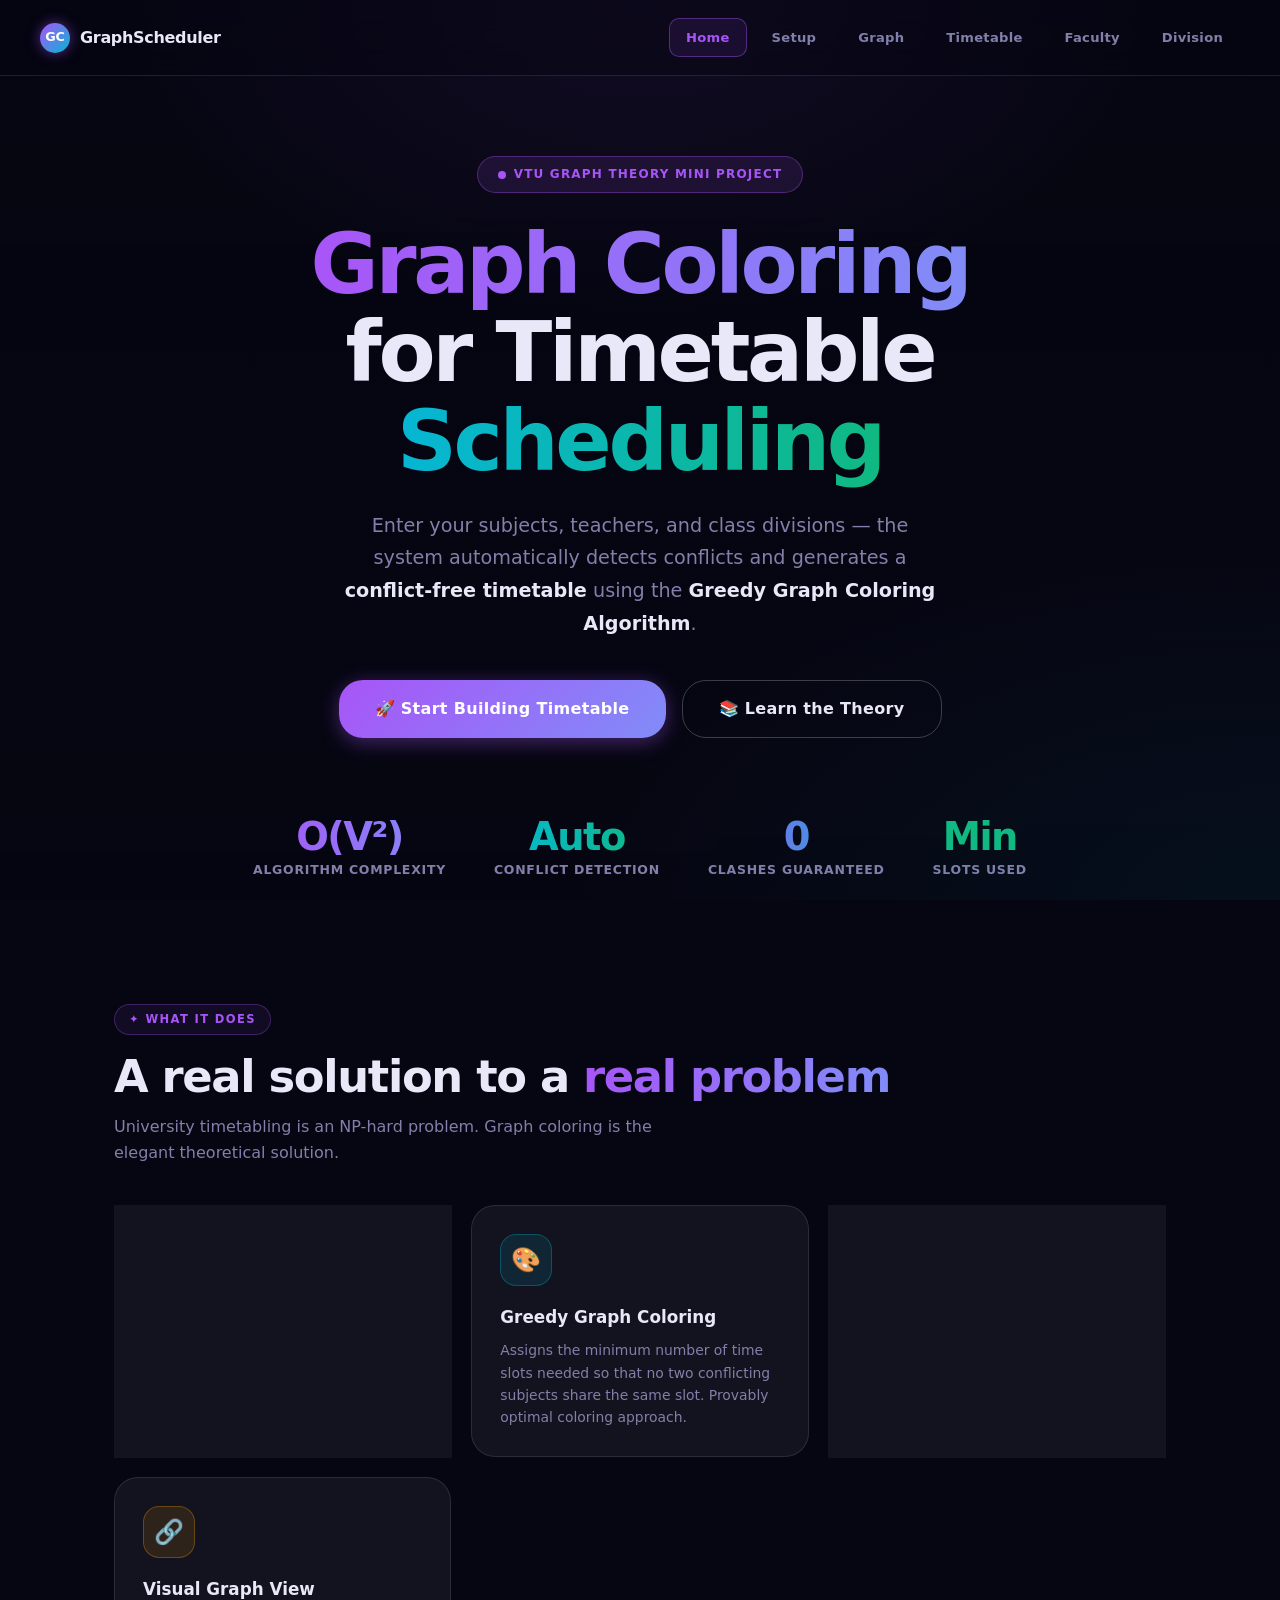
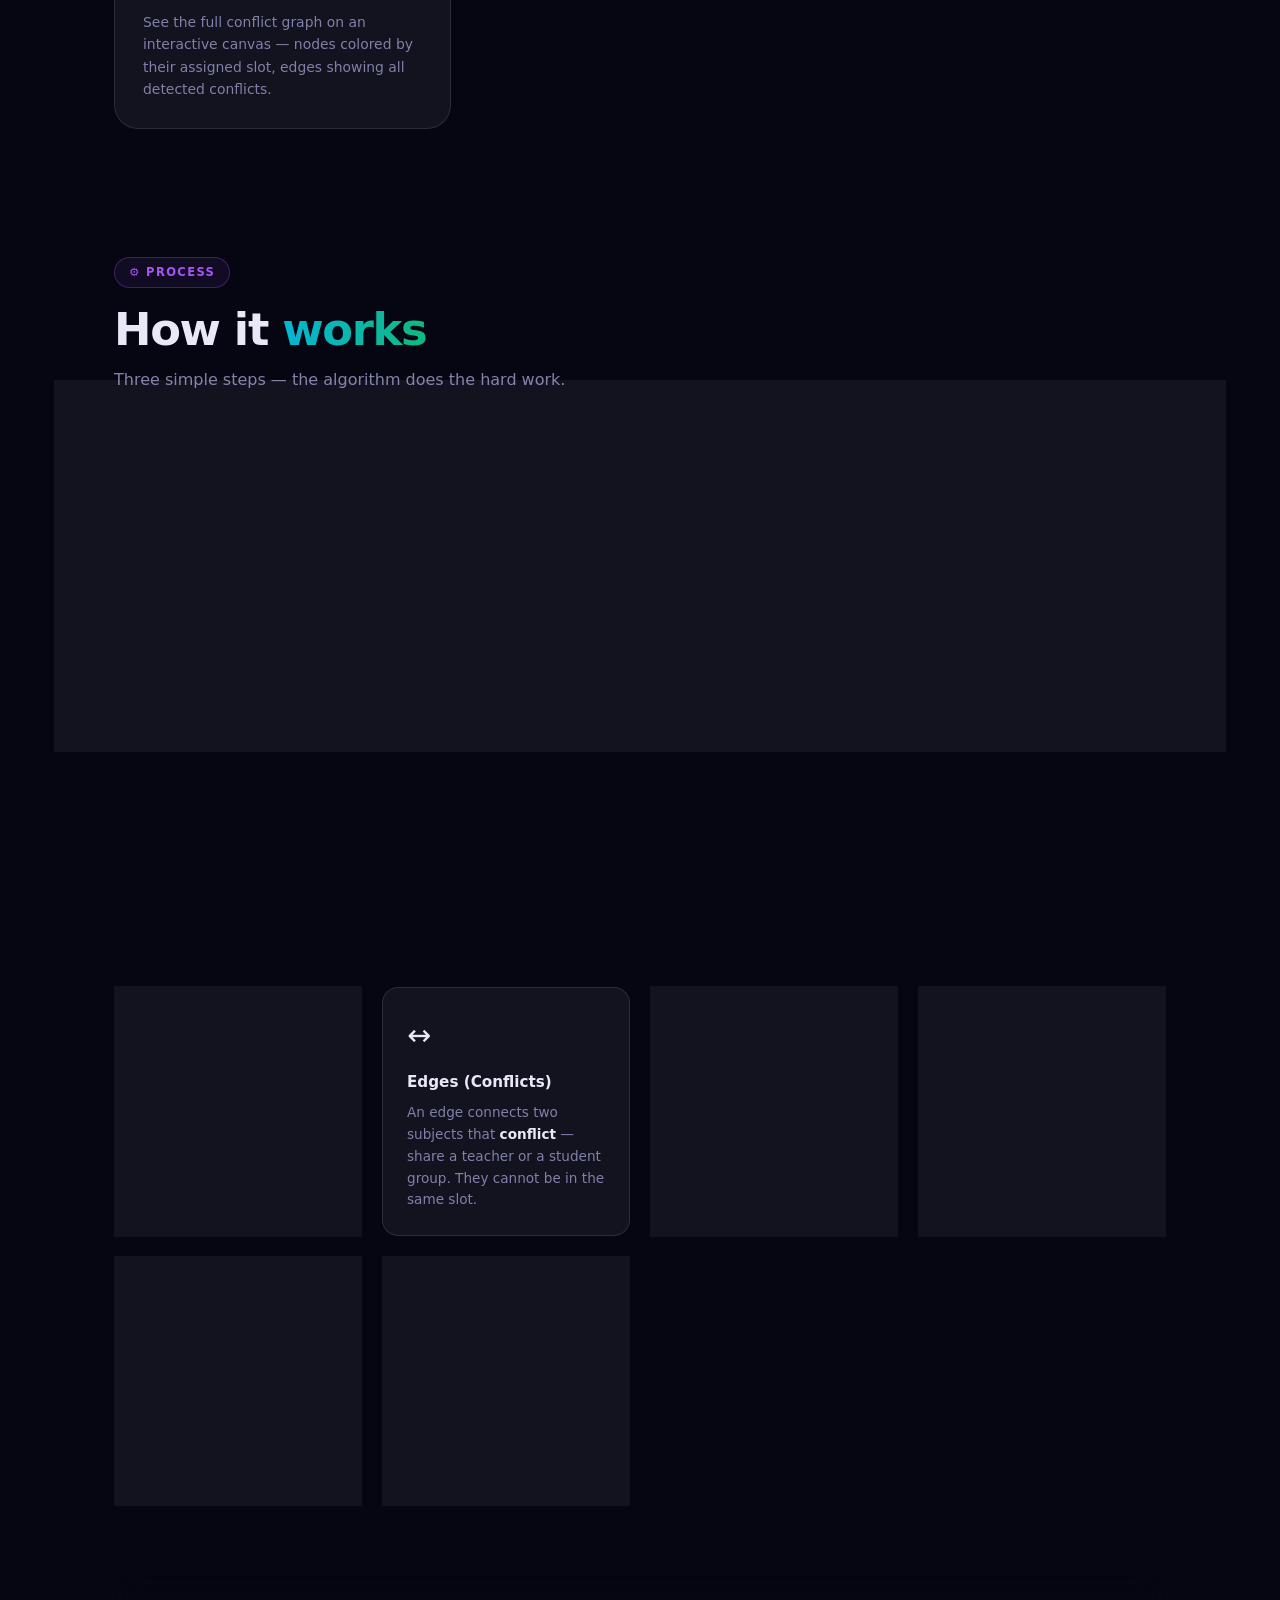
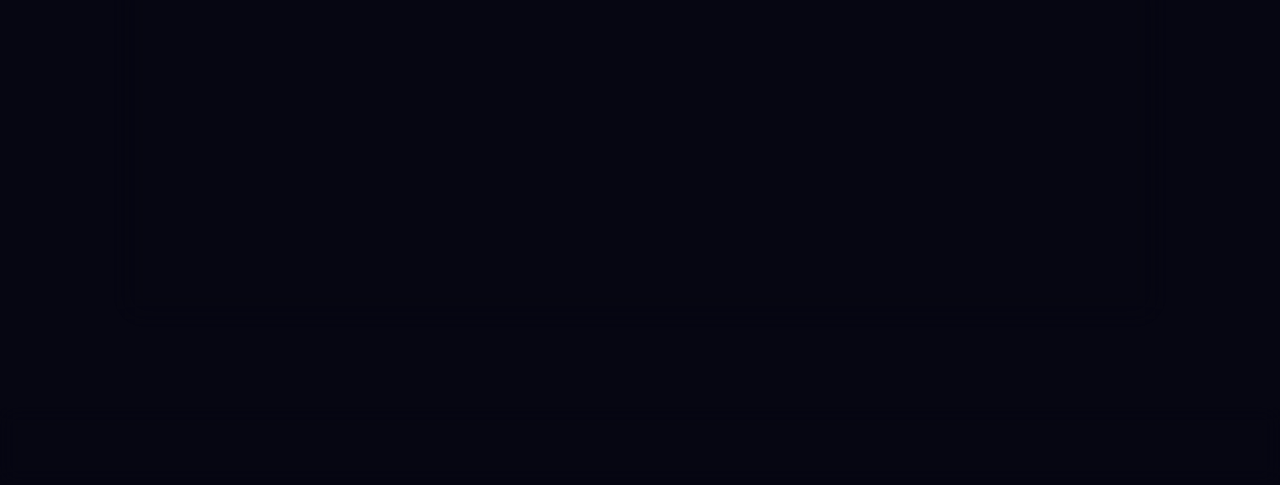
==== index.html @ 3bfb4548 "Initial commit" ====
<!DOCTYPE html>
<html lang="en">
<head>
<meta charset="UTF-8"/>
<meta name="viewport" content="width=device-width,initial-scale=1.0"/>
<title>Graph Coloring — Timetable Scheduling | VTU Mini Project</title>
<link rel="stylesheet" href="css/style.css"/>
<style>
/* ── PAGE-SPECIFIC ── */
.hero{
  min-height:90vh;
  display:flex;flex-direction:column;align-items:center;justify-content:center;
  text-align:center;padding:80px 24px 60px;
}
.hero-badge{
  display:inline-flex;align-items:center;gap:8px;
  background:rgba(168,85,247,0.12);border:1px solid rgba(168,85,247,0.35);
  color:var(--c-purple);border-radius:50px;padding:8px 20px;
  font-size:0.75rem;font-weight:700;letter-spacing:0.1em;text-transform:uppercase;
  margin-bottom:28px;animation:fadeUp 0.6s ease both;
}
.hero-badge .dot{width:8px;height:8px;border-radius:50%;background:var(--c-purple);animation:pulse 2s infinite;}
.hero-h1{
  font-size:clamp(2.6rem,7vw,5.2rem);font-weight:900;
  line-height:1.06;letter-spacing:-0.04em;
  margin-bottom:24px;animation:fadeUp 0.6s 0.1s ease both;
}
.hero-sub{
  font-size:clamp(1rem,2vw,1.2rem);color:var(--c-muted);
  max-width:600px;margin:0 auto 40px;
  animation:fadeUp 0.6s 0.2s ease both;line-height:1.7;
}
.hero-actions{
  display:flex;gap:16px;flex-wrap:wrap;justify-content:center;
  animation:fadeUp 0.6s 0.3s ease both;margin-bottom:80px;
}
.hero-stats{
  display:flex;gap:48px;flex-wrap:wrap;justify-content:center;
  animation:fadeUp 0.6s 0.4s ease both;
}
.stat{text-align:center;}
.stat-num{font-size:2.4rem;font-weight:900;letter-spacing:-0.04em;line-height:1;}
.stat-label{font-size:0.78rem;color:var(--c-muted);font-weight:600;letter-spacing:0.06em;text-transform:uppercase;margin-top:4px;}

/* ── FEATURES GRID ── */
.features-grid{
  display:grid;grid-template-columns:repeat(auto-fit,minmax(280px,1fr));gap:20px;
  margin-top:40px;
}
.feature-card{
  padding:28px;border-radius:var(--r-lg);
  background:var(--c-surface);border:1px solid var(--c-border);
  backdrop-filter:blur(16px);-webkit-backdrop-filter:blur(16px);
  transition:transform var(--t),border-color var(--t),box-shadow var(--t);
}
.feature-card:hover{
  transform:translateY(-6px);
  border-color:var(--c-border2);
  box-shadow:var(--shadow),var(--glow-p);
}
.feature-icon{
  width:52px;height:52px;border-radius:var(--r-md);
  display:flex;align-items:center;justify-content:center;
  font-size:1.5rem;margin-bottom:18px;
}
.fi-purple{background:rgba(168,85,247,0.15);border:1px solid rgba(168,85,247,0.3);}
.fi-cyan{background:rgba(6,182,212,0.12);border:1px solid rgba(6,182,212,0.3);}
.fi-green{background:rgba(16,185,129,0.12);border:1px solid rgba(16,185,129,0.3);}
.fi-amber{background:rgba(245,158,11,0.12);border:1px solid rgba(245,158,11,0.3);}
.feature-card h3{font-size:1.05rem;font-weight:700;margin-bottom:8px;}
.feature-card p{font-size:0.87rem;color:var(--c-muted);line-height:1.6;}

/* ── HOW IT WORKS ── */
.steps-flow{
  display:grid;grid-template-columns:repeat(auto-fit,minmax(220px,1fr));gap:0;
  position:relative;margin-top:40px;
}
.flow-step{
  display:flex;flex-direction:column;align-items:center;text-align:center;
  padding:32px 20px;position:relative;
}
.flow-step:not(:last-child)::after{
  content:'→';position:absolute;right:-12px;top:50%;transform:translateY(-50%);
  font-size:1.4rem;color:var(--c-muted);
}
.flow-num{
  width:56px;height:56px;border-radius:50%;
  display:flex;align-items:center;justify-content:center;
  font-size:1.3rem;font-weight:900;margin-bottom:16px;
  background:linear-gradient(135deg,var(--c-purple),var(--c-indigo));
  box-shadow:0 8px 24px rgba(168,85,247,0.4);
  color:#fff;
}
.flow-step h4{font-size:0.95rem;font-weight:700;margin-bottom:6px;}
.flow-step p{font-size:0.83rem;color:var(--c-muted);line-height:1.55;}

/* ── THEORY CARDS ── */
.theory-grid{display:grid;grid-template-columns:repeat(auto-fit,minmax(240px,1fr));gap:20px;margin-top:40px;}
.theory-card{
  padding:24px;border-radius:var(--r-md);
  background:var(--c-surface);border:1px solid var(--c-border);
  backdrop-filter:blur(12px);
  transition:transform var(--t),border-color var(--t);
}
.theory-card:hover{transform:translateY(-4px);border-color:rgba(6,182,212,0.4);}
.theory-card .tk{font-size:1.8rem;margin-bottom:12px;}
.theory-card h3{font-size:0.95rem;font-weight:700;margin-bottom:8px;}
.theory-card p{font-size:0.85rem;color:var(--c-muted);line-height:1.6;}

/* CTA BAND */
.cta-band{
  margin:0 0 80px;padding:56px 40px;border-radius:var(--r-xl);
  background:linear-gradient(135deg,rgba(168,85,247,0.12),rgba(6,182,212,0.08));
  border:1px solid rgba(168,85,247,0.2);
  text-align:center;
  backdrop-filter:blur(16px);
}
.cta-band h2{font-size:clamp(1.6rem,3.5vw,2.4rem);font-weight:800;letter-spacing:-0.03em;margin-bottom:12px;}
.cta-band p{color:var(--c-muted);font-size:1rem;margin-bottom:28px;}

@media(max-width:640px){
  .hero-stats{gap:24px;}
  .steps-flow{gap:0;}
  .flow-step::after{display:none;}
}
</style>
</head>
<body>
<canvas id="bg3d"></canvas>
<div class="bg-overlay"></div>

<div class="page-wrap">
  <!-- NAV -->
  <nav class="nav">
    <a href="index.html" class="nav-logo">
      <div class="nav-logo-dot">GC</div>
      <span>GraphScheduler</span>
    </a>
    <div class="nav-links">
      <a href="index.html" class="nav-link active">Home</a>
      <a href="setup.html" class="nav-link">Setup</a>
      <a href="graph.html" class="nav-link">Graph</a>
      <a href="timetable.html" class="nav-link">Timetable</a>
      <a href="faculty.html"   class="nav-link">Faculty</a>
      <a href="division.html" class="nav-link">Division</a>
    </div>
  </nav>

  <!-- HERO -->
  <section class="hero">
    <div class="hero-badge"><span class="dot"></span> VTU Graph Theory Mini Project</div>
    <h1 class="hero-h1">
      <span class="grad-purple">Graph Coloring</span><br/>
      for Timetable<br/>
      <span class="grad-cyan">Scheduling</span>
    </h1>
    <p class="hero-sub">
      Enter your subjects, teachers, and class divisions — the system automatically detects conflicts and generates a
      <strong style="color:var(--c-text)">conflict-free timetable</strong> using the
      <strong style="color:var(--c-text)">Greedy Graph Coloring Algorithm</strong>.
    </p>
    <div class="hero-actions">
      <a href="setup.html" class="btn btn-primary btn-lg">🚀 Start Building Timetable</a>
      <a href="#theory" class="btn btn-ghost btn-lg">📚 Learn the Theory</a>
    </div>
    <div class="hero-stats">
      <div class="stat">
        <div class="stat-num grad-purple">O(V²)</div>
        <div class="stat-label">Algorithm Complexity</div>
      </div>
      <div class="stat">
        <div class="stat-num grad-cyan">Auto</div>
        <div class="stat-label">Conflict Detection</div>
      </div>
      <div class="stat">
        <div class="stat-num grad-full">0</div>
        <div class="stat-label">Clashes Guaranteed</div>
      </div>
      <div class="stat">
        <div class="stat-num" style="color:var(--c-green)">Min</div>
        <div class="stat-label">Slots Used</div>
      </div>
    </div>
  </section>

  <div class="container">

    <!-- FEATURES -->
    <section class="section anim-up">
      <div class="section-label">✦ What It Does</div>
      <h2 class="section-title">A real solution to a <span class="grad-purple">real problem</span></h2>
      <p class="section-sub">University timetabling is an NP-hard problem. Graph coloring is the elegant theoretical solution.</p>
      <div class="features-grid">
        <div class="feature-card anim-up delay-1">
          <div class="feature-icon fi-purple">🧠</div>
          <h3>Auto Conflict Detection</h3>
          <p>Just add subjects, assign teachers, and define class divisions. The system builds the conflict graph automatically — no manual edge entry.</p>
        </div>
        <div class="feature-card anim-up delay-2">
          <div class="feature-icon fi-cyan">🎨</div>
          <h3>Greedy Graph Coloring</h3>
          <p>Assigns the minimum number of time slots needed so that no two conflicting subjects share the same slot. Provably optimal coloring approach.</p>
        </div>
        <div class="feature-card anim-up delay-3">
          <div class="feature-icon fi-green">🗓️</div>
          <h3>Timetable Generator</h3>
          <p>Produces a clean, ready-to-use timetable grouped by time slot with subjects, assigned teachers, and class divisions shown clearly.</p>
        </div>
        <div class="feature-card anim-up delay-4">
          <div class="feature-icon fi-amber">🔗</div>
          <h3>Visual Graph View</h3>
          <p>See the full conflict graph on an interactive canvas — nodes colored by their assigned slot, edges showing all detected conflicts.</p>
        </div>
      </div>
    </section>

    <!-- HOW IT WORKS -->
    <section class="section anim-up">
      <div class="section-label">⚙️ Process</div>
      <h2 class="section-title">How it <span class="grad-cyan">works</span></h2>
      <p class="section-sub">Three simple steps — the algorithm does the hard work.</p>
      <div class="steps-flow glass" style="padding:0;">
        <div class="flow-step">
          <div class="flow-num">1</div>
          <h4>Add Data</h4>
          <p>Enter subjects, assign teachers to subjects, define class divisions and their subjects.</p>
        </div>
        <div class="flow-step">
          <div class="flow-num">2</div>
          <h4>Conflict Graph Built</h4>
          <p>System automatically finds all conflicts — same teacher or same class → can't share a slot.</p>
        </div>
        <div class="flow-step">
          <div class="flow-num">3</div>
          <h4>Coloring Algorithm</h4>
          <p>Greedy algorithm assigns minimum colors (slots) such that no two adjacent nodes share a color.</p>
        </div>
        <div class="flow-step">
          <div class="flow-num">4</div>
          <h4>Timetable Ready</h4>
          <p>View the conflict-free timetable with all subjects placed into appropriate time slots.</p>
        </div>
      </div>
    </section>

    <!-- THEORY -->
    <section class="section anim-up" id="theory">
      <div class="section-label">📚 Theory</div>
      <h2 class="section-title">Graph Coloring <span class="grad-full">Explained</span></h2>
      <p class="section-sub">The mathematical foundation behind this project.</p>
      <div class="theory-grid">
        <div class="theory-card">
          <div class="tk">⚪</div>
          <h3>Vertices (Nodes)</h3>
          <p>Each <strong style="color:var(--c-text)">subject</strong> is a vertex in the graph. e.g., Mathematics, Physics, Chemistry are all vertices.</p>
        </div>
        <div class="theory-card">
          <div class="tk">↔️</div>
          <h3>Edges (Conflicts)</h3>
          <p>An edge connects two subjects that <strong style="color:var(--c-text)">conflict</strong> — share a teacher or a student group. They cannot be in the same slot.</p>
        </div>
        <div class="theory-card">
          <div class="tk">🎨</div>
          <h3>Colors = Slots</h3>
          <p>Each <strong style="color:var(--c-text)">color</strong> = one time slot. Two adjacent nodes must have different colors — two conflicting subjects must be in different slots.</p>
        </div>
        <div class="theory-card">
          <div class="tk">🏆</div>
          <h3>Chromatic Number</h3>
          <p>The <strong style="color:var(--c-text)">minimum number of colors</strong> needed is the chromatic number χ(G). Greedy gives a near-optimal result in O(V²) time.</p>
        </div>
        <div class="theory-card">
          <div class="tk">⚡</div>
          <h3>Greedy Algorithm</h3>
          <p>For each vertex: look at neighbors' colors → assign the <strong style="color:var(--c-text)">smallest unused color</strong>. Simple, fast, and effective.</p>
        </div>
        <div class="theory-card">
          <div class="tk">🎓</div>
          <h3>Real-World Use</h3>
          <p>Used in university scheduling, exam timetabling, <strong style="color:var(--c-text)">register allocation</strong> in compilers, and radio frequency assignment.</p>
        </div>
      </div>
    </section>

    <!-- CTA -->
    <div class="cta-band anim-up">
      <h2>Ready to generate your <span class="grad-purple">conflict-free timetable</span>?</h2>
      <p>Add your subjects, teachers, and divisions — the algorithm does the rest.</p>
      <a href="setup.html" class="btn btn-primary btn-lg">🚀 Go to Setup →</a>
    </div>

  </div><!-- /container -->

  <!-- FOOTER -->
  <footer class="footer">
    <div class="footer-brand">🎓 VTU Graph Theory Mini Project</div>
    <div class="footer-links">
      <a href="index.html">Home</a>
      <a href="setup.html">Setup</a>
      <a href="graph.html">Graph</a>
      <a href="timetable.html">Timetable</a>
      <a href="faculty.html">Faculty</a><a href="division.html">Division</a>
    </div>
    <div>Graph Coloring • Greedy Algorithm • Vanilla JS</div>
  </footer>
</div>

<div class="toast" id="toast"></div>
<script src="js/bg3d.js"></script>
<script src="js/state.js"></script>
</body>
</html>
---- css/style.css ----
/* ══════════════════════════════════════════════════════
   Graph Coloring Timetable — Global Stylesheet
   VTU Graph Theory Mini Project
   ══════════════════════════════════════════════════════ */

:root {
  --c-bg:      #060612;
  --c-surface: rgba(255,255,255,0.055);
  --c-border:  rgba(255,255,255,0.10);
  --c-border2: rgba(255,255,255,0.22);
  --c-text:    #e8e8f8;
  --c-muted:   #8080aa;
  --c-purple:  #a855f7;
  --c-indigo:  #818cf8;
  --c-cyan:    #06b6d4;
  --c-green:   #10b981;
  --c-amber:   #f59e0b;
  --c-red:     #f43f5e;
  --r-sm: 10px;  --r-md: 16px;  --r-lg: 24px;  --r-xl: 32px;
  --shadow: 0 8px 40px rgba(0,0,0,0.5);
  --glow-p: 0 0 32px rgba(168,85,247,0.25);
  --glow-c: 0 0 32px rgba(6,182,212,0.25);
  --t: 0.25s ease;
}

*,*::before,*::after{box-sizing:border-box;margin:0;padding:0}
html{scroll-behavior:smooth;font-size:16px}
body{
  font-family:'Segoe UI',system-ui,-apple-system,sans-serif;
  background:var(--c-bg);
  min-height:100vh;
  color:var(--c-text);
  line-height:1.6;
  overflow-x:hidden;
}

/* ── 3D Canvas Background ── */
#bg3d{
  position:fixed;
  inset:0;
  width:100%;height:100%;
  z-index:0;
  pointer-events:none;
}

/* ── Overlay gradient so text stays readable ── */
.bg-overlay{
  position:fixed;
  inset:0;
  background:
    radial-gradient(ellipse 60% 50% at 50% 0%, rgba(168,85,247,0.08) 0%, transparent 70%),
    radial-gradient(ellipse 80% 60% at 100% 100%, rgba(6,182,212,0.06) 0%, transparent 70%),
    linear-gradient(180deg, rgba(6,6,18,0.6) 0%, rgba(6,6,18,0.85) 100%);
  z-index:1;
  pointer-events:none;
}

/* ── All real content sits above the canvas ── */
.page-wrap{position:relative;z-index:2;min-height:100vh;display:flex;flex-direction:column;}

/* ══ NAVIGATION ══ */
.nav{
  display:flex;align-items:center;justify-content:space-between;
  padding:18px 40px;
  border-bottom:1px solid var(--c-border);
  backdrop-filter:blur(16px);
  -webkit-backdrop-filter:blur(16px);
  background:rgba(6,6,18,0.4);
  position:sticky;top:0;z-index:100;
}
.nav-logo{
  display:flex;align-items:center;gap:10px;
  font-weight:800;font-size:1rem;letter-spacing:-0.02em;
  text-decoration:none;color:var(--c-text);
}
.nav-logo-dot{
  width:30px;height:30px;border-radius:50%;
  background:linear-gradient(135deg,var(--c-purple),var(--c-cyan));
  display:flex;align-items:center;justify-content:center;
  font-size:0.8rem;font-weight:900;color:#fff;
  box-shadow:0 0 14px rgba(168,85,247,0.5);
}
.nav-links{display:flex;gap:8px;flex-wrap:wrap;}
.nav-link{
  padding:8px 16px;border-radius:var(--r-sm);
  font-size:0.82rem;font-weight:600;
  text-decoration:none;color:var(--c-muted);
  border:1px solid transparent;
  transition:all var(--t);letter-spacing:0.02em;
}
.nav-link:hover{color:var(--c-text);border-color:var(--c-border2);background:var(--c-surface);}
.nav-link.active{color:var(--c-purple);border-color:rgba(168,85,247,0.4);background:rgba(168,85,247,0.1);}

/* ══ GLASS CARD ══ */
.glass{
  background:var(--c-surface);
  border:1px solid var(--c-border);
  border-radius:var(--r-lg);
  backdrop-filter:blur(20px);
  -webkit-backdrop-filter:blur(20px);
  box-shadow:var(--shadow);
  transition:border-color var(--t),box-shadow var(--t);
}
.glass:hover{border-color:var(--c-border2);box-shadow:var(--shadow),var(--glow-p);}

/* ══ SECTION & LAYOUT ══ */
.container{max-width:1100px;margin:0 auto;padding:0 24px;}
.section{padding:64px 0;}
.section-label{
  display:inline-flex;align-items:center;gap:8px;
  font-size:0.72rem;font-weight:700;letter-spacing:0.12em;
  text-transform:uppercase;color:var(--c-purple);
  border:1px solid rgba(168,85,247,0.3);
  background:rgba(168,85,247,0.08);
  border-radius:50px;padding:5px 14px;margin-bottom:16px;
}
.section-title{
  font-size:clamp(1.8rem,4vw,2.8rem);font-weight:800;
  letter-spacing:-0.03em;line-height:1.15;margin-bottom:12px;
}
.section-sub{font-size:1rem;color:var(--c-muted);max-width:560px;margin-bottom:40px;}

/* ══ GRADIENT TEXT ══ */
.grad-purple{background:linear-gradient(90deg,var(--c-purple),var(--c-indigo));-webkit-background-clip:text;-webkit-text-fill-color:transparent;background-clip:text;}
.grad-cyan{background:linear-gradient(90deg,var(--c-cyan),var(--c-green));-webkit-background-clip:text;-webkit-text-fill-color:transparent;background-clip:text;}
.grad-full{background:linear-gradient(90deg,var(--c-purple),var(--c-cyan));-webkit-background-clip:text;-webkit-text-fill-color:transparent;background-clip:text;}

/* ══ BUTTONS ══ */
.btn{
  display:inline-flex;align-items:center;gap:8px;
  padding:12px 24px;border-radius:var(--r-md);border:none;
  font-size:0.9rem;font-weight:700;cursor:pointer;
  transition:transform var(--t),box-shadow var(--t),opacity var(--t);
  letter-spacing:0.02em;text-decoration:none;white-space:nowrap;
}
.btn:hover{transform:translateY(-2px);}
.btn:active{transform:translateY(0);}
.btn-primary{background:linear-gradient(135deg,var(--c-purple),var(--c-indigo));color:#fff;box-shadow:0 4px 20px rgba(168,85,247,0.4);}
.btn-primary:hover{box-shadow:0 8px 32px rgba(168,85,247,0.6);}
.btn-cyan{background:linear-gradient(135deg,var(--c-cyan),#0284c7);color:#fff;box-shadow:0 4px 20px rgba(6,182,212,0.4);}
.btn-cyan:hover{box-shadow:0 8px 32px rgba(6,182,212,0.6);}
.btn-green{background:linear-gradient(135deg,var(--c-green),#059669);color:#fff;box-shadow:0 4px 20px rgba(16,185,129,0.4);}
.btn-green:hover{box-shadow:0 8px 32px rgba(16,185,129,0.6);}
.btn-red{background:linear-gradient(135deg,var(--c-red),#e11d48);color:#fff;box-shadow:0 4px 20px rgba(244,63,94,0.35);}
.btn-ghost{background:transparent;border:1px solid var(--c-border2);color:var(--c-text);}
.btn-ghost:hover{background:var(--c-surface);}
.btn-lg{padding:15px 36px;font-size:1rem;border-radius:var(--r-lg);}
.btn-sm{padding:8px 16px;font-size:0.8rem;border-radius:var(--r-sm);}

/* ══ FORM ELEMENTS ══ */
.form-group{margin-bottom:20px;}
.form-label{display:block;font-size:0.82rem;font-weight:600;color:var(--c-muted);margin-bottom:8px;letter-spacing:0.04em;text-transform:uppercase;}
.form-input,.form-select,.form-textarea{
  width:100%;padding:13px 18px;
  border-radius:var(--r-sm);
  border:1px solid var(--c-border);
  background:rgba(255,255,255,0.04);
  color:var(--c-text);font-size:0.95rem;
  outline:none;transition:border-color var(--t),box-shadow var(--t);
  font-family:inherit;
}
.form-input::placeholder,.form-textarea::placeholder{color:var(--c-muted);}
.form-input:focus,.form-select:focus,.form-textarea:focus{
  border-color:var(--c-purple);
  box-shadow:0 0 0 3px rgba(168,85,247,0.18);
}
.form-select{cursor:pointer;appearance:none;background-image:url("data:image/svg+xml,%3Csvg xmlns='http://www.w3.org/2000/svg' fill='none' viewBox='0 0 24 24' stroke='%238080aa'%3E%3Cpath stroke-linecap='round' stroke-linejoin='round' stroke-width='2' d='M19 9l-7 7-7-7'/%3E%3C/svg%3E");background-repeat:no-repeat;background-position:right 14px center;background-size:16px;padding-right:40px;}
.form-select option{background:#1a1a40;color:var(--c-text);}

/* ══ TAGS / CHIPS ══ */
.chip-list{display:flex;flex-wrap:wrap;gap:8px;margin-top:8px;}
.chip{
  display:inline-flex;align-items:center;gap:6px;
  padding:6px 14px;border-radius:50px;font-size:0.8rem;font-weight:600;
  animation:popIn 0.2s ease;transition:transform var(--t);
}
.chip:hover{transform:scale(1.05);}
.chip-purple{background:rgba(168,85,247,0.15);border:1px solid rgba(168,85,247,0.35);color:#d8aaff;}
.chip-cyan{background:rgba(6,182,212,0.12);border:1px solid rgba(6,182,212,0.32);color:#7ee8f8;}
.chip-green{background:rgba(16,185,129,0.12);border:1px solid rgba(16,185,129,0.32);color:#6ee7b7;}
.chip-red{background:rgba(244,63,94,0.12);border:1px solid rgba(244,63,94,0.32);color:#ffaabb;}
.chip-amber{background:rgba(245,158,11,0.12);border:1px solid rgba(245,158,11,0.32);color:#fcd34d;}
.chip .del{background:none;border:none;color:inherit;cursor:pointer;opacity:0.6;padding:0;font-size:0.9rem;line-height:1;}
.chip .del:hover{opacity:1;}

/* ══ STEP WIZARD BAR ══ */
.step-bar{
  display:flex;align-items:center;gap:0;
  margin-bottom:40px;
  background:var(--c-surface);border:1px solid var(--c-border);
  border-radius:var(--r-xl);padding:8px;
}
.step-item{
  flex:1;display:flex;align-items:center;justify-content:center;gap:10px;
  padding:12px 8px;border-radius:var(--r-lg);
  font-size:0.82rem;font-weight:600;color:var(--c-muted);
  cursor:pointer;transition:all var(--t);
  text-align:center;
}
.step-item.active{background:linear-gradient(135deg,var(--c-purple),var(--c-indigo));color:#fff;box-shadow:0 4px 16px rgba(168,85,247,0.4);}
.step-item.done{color:var(--c-green);}
.step-num{
  width:24px;height:24px;border-radius:50%;
  display:flex;align-items:center;justify-content:center;
  font-size:0.75rem;font-weight:800;
  background:rgba(255,255,255,0.1);flex-shrink:0;
}
.step-item.active .step-num{background:rgba(255,255,255,0.25);}
.step-item.done .step-num{background:rgba(16,185,129,0.2);color:var(--c-green);}

/* ══ NOTIFICATION TOAST ══ */
.toast{
  position:fixed;bottom:28px;right:28px;z-index:9999;
  padding:14px 22px;border-radius:var(--r-sm);
  font-size:0.88rem;font-weight:600;color:#fff;
  backdrop-filter:blur(12px);-webkit-backdrop-filter:blur(12px);
  box-shadow:0 8px 32px rgba(0,0,0,0.4);
  animation:slideIn 0.3s ease;max-width:340px;
  display:none;
}
.toast.show{display:block;}
.toast.success{background:rgba(16,185,129,0.88);border-left:4px solid var(--c-green);}
.toast.error{background:rgba(244,63,94,0.88);border-left:4px solid var(--c-red);}
.toast.info{background:rgba(99,102,241,0.88);border-left:4px solid var(--c-indigo);}

/* ══ FOOTER ══ */
.footer{
  border-top:1px solid var(--c-border);
  padding:28px 40px;
  display:flex;align-items:center;justify-content:space-between;
  flex-wrap:wrap;gap:12px;
  color:var(--c-muted);font-size:0.8rem;
  background:rgba(6,6,18,0.5);
  backdrop-filter:blur(10px);
}
.footer-brand{font-weight:700;color:var(--c-text);}
.footer-links{display:flex;gap:20px;}
.footer-links a{color:var(--c-muted);text-decoration:none;transition:color var(--t);}
.footer-links a:hover{color:var(--c-purple);}

/* ══ ANIMATIONS ══ */
@keyframes fadeUp{from{opacity:0;transform:translateY(28px);}to{opacity:1;transform:translateY(0);}}
@keyframes fadeIn{from{opacity:0;}to{opacity:1;}}
@keyframes popIn{from{opacity:0;transform:scale(0.7);}to{opacity:1;transform:scale(1);}}
@keyframes slideIn{from{opacity:0;transform:translateX(40px);}to{opacity:1;transform:translateX(0);}}
@keyframes pulse{0%,100%{box-shadow:0 0 0 0 rgba(168,85,247,0.4);}50%{box-shadow:0 0 0 8px rgba(168,85,247,0);}}
@keyframes spin{from{transform:rotate(0deg);}to{transform:rotate(360deg);}}
@keyframes float2{0%,100%{transform:translateY(0);}50%{transform:translateY(-12px);}}

.anim-up{animation:fadeUp 0.5s ease both;}
.anim-in{animation:fadeIn 0.4s ease both;}
.delay-1{animation-delay:0.08s;}
.delay-2{animation-delay:0.16s;}
.delay-3{animation-delay:0.24s;}
.delay-4{animation-delay:0.32s;}
.delay-5{animation-delay:0.40s;}

/* ══ DIVIDER ══ */
.divider{height:1px;background:linear-gradient(90deg,transparent,var(--c-border),transparent);margin:8px 0;}

/* ══ EMPTY STATE ══ */
.empty-state{
  text-align:center;padding:48px 24px;color:var(--c-muted);
}
.empty-icon{font-size:3rem;margin-bottom:12px;opacity:0.5;}
.empty-text{font-size:0.9rem;}

/* ══ SLOT COLORS (for timetable cards) ══ */
.slot-0{background:linear-gradient(135deg,#7c3aed,#a855f7);}
.slot-1{background:linear-gradient(135deg,#0284c7,#06b6d4);}
.slot-2{background:linear-gradient(135deg,#059669,#10b981);}
.slot-3{background:linear-gradient(135deg,#d97706,#f59e0b);}
.slot-4{background:linear-gradient(135deg,#e11d48,#f43f5e);}
.slot-5{background:linear-gradient(135deg,#0d9488,#14b8a6);}
.slot-6{background:linear-gradient(135deg,#6d28d9,#8b5cf6);}
.slot-7{background:linear-gradient(135deg,#be185d,#ec4899);}
.slot-8{background:linear-gradient(135deg,#1e40af,#3b82f6);}
.slot-9{background:linear-gradient(135deg,#166534,#22c55e);}

/* ══ RESPONSIVE ══ */
@media(max-width:768px){
  .nav{padding:14px 16px;}
  .nav-links{gap:4px;}
  .nav-link{padding:6px 10px;font-size:0.75rem;}
  .container{padding:0 16px;}
  .section{padding:40px 0;}
  .step-bar{flex-direction:column;border-radius:var(--r-lg);}
  .step-item{width:100%;justify-content:flex-start;padding:10px 16px;}
  .footer{flex-direction:column;text-align:center;padding:20px;}
}
@media(max-width:480px){
  .step-item span.label{display:none;}
}
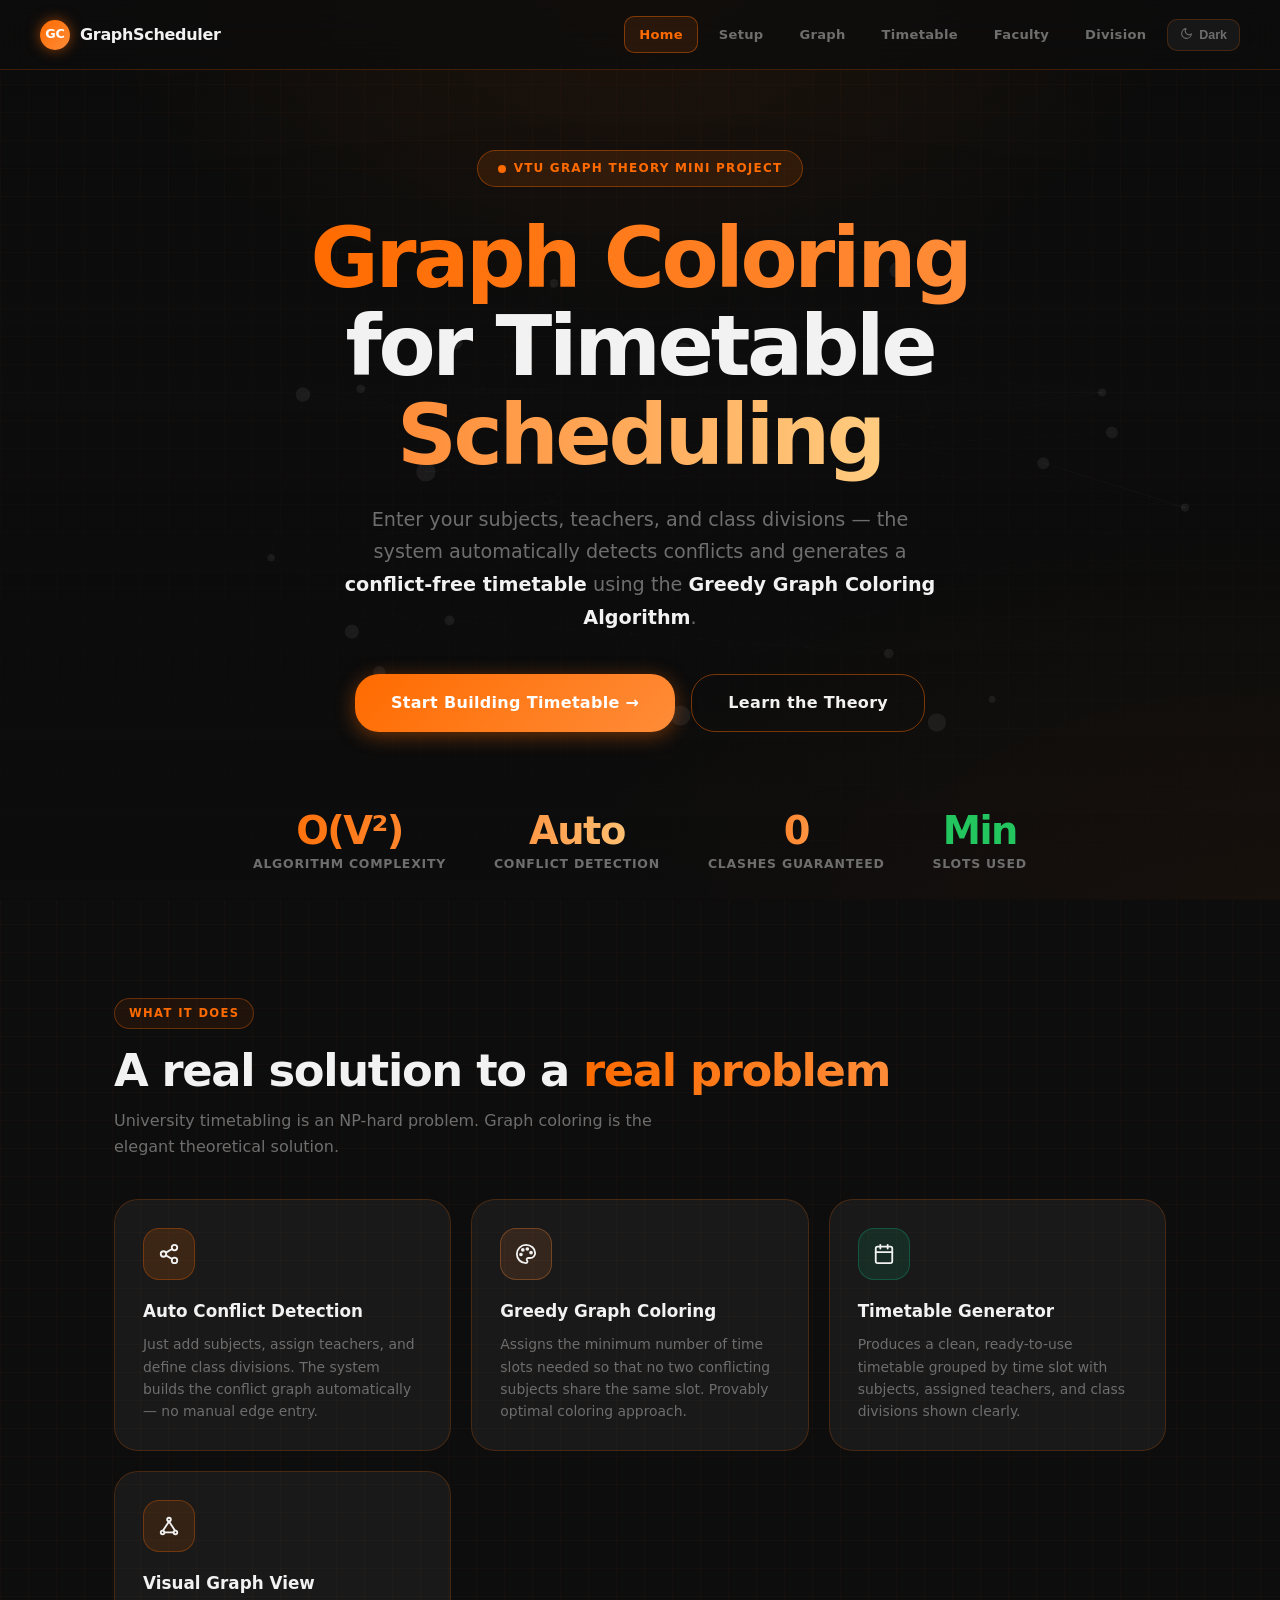
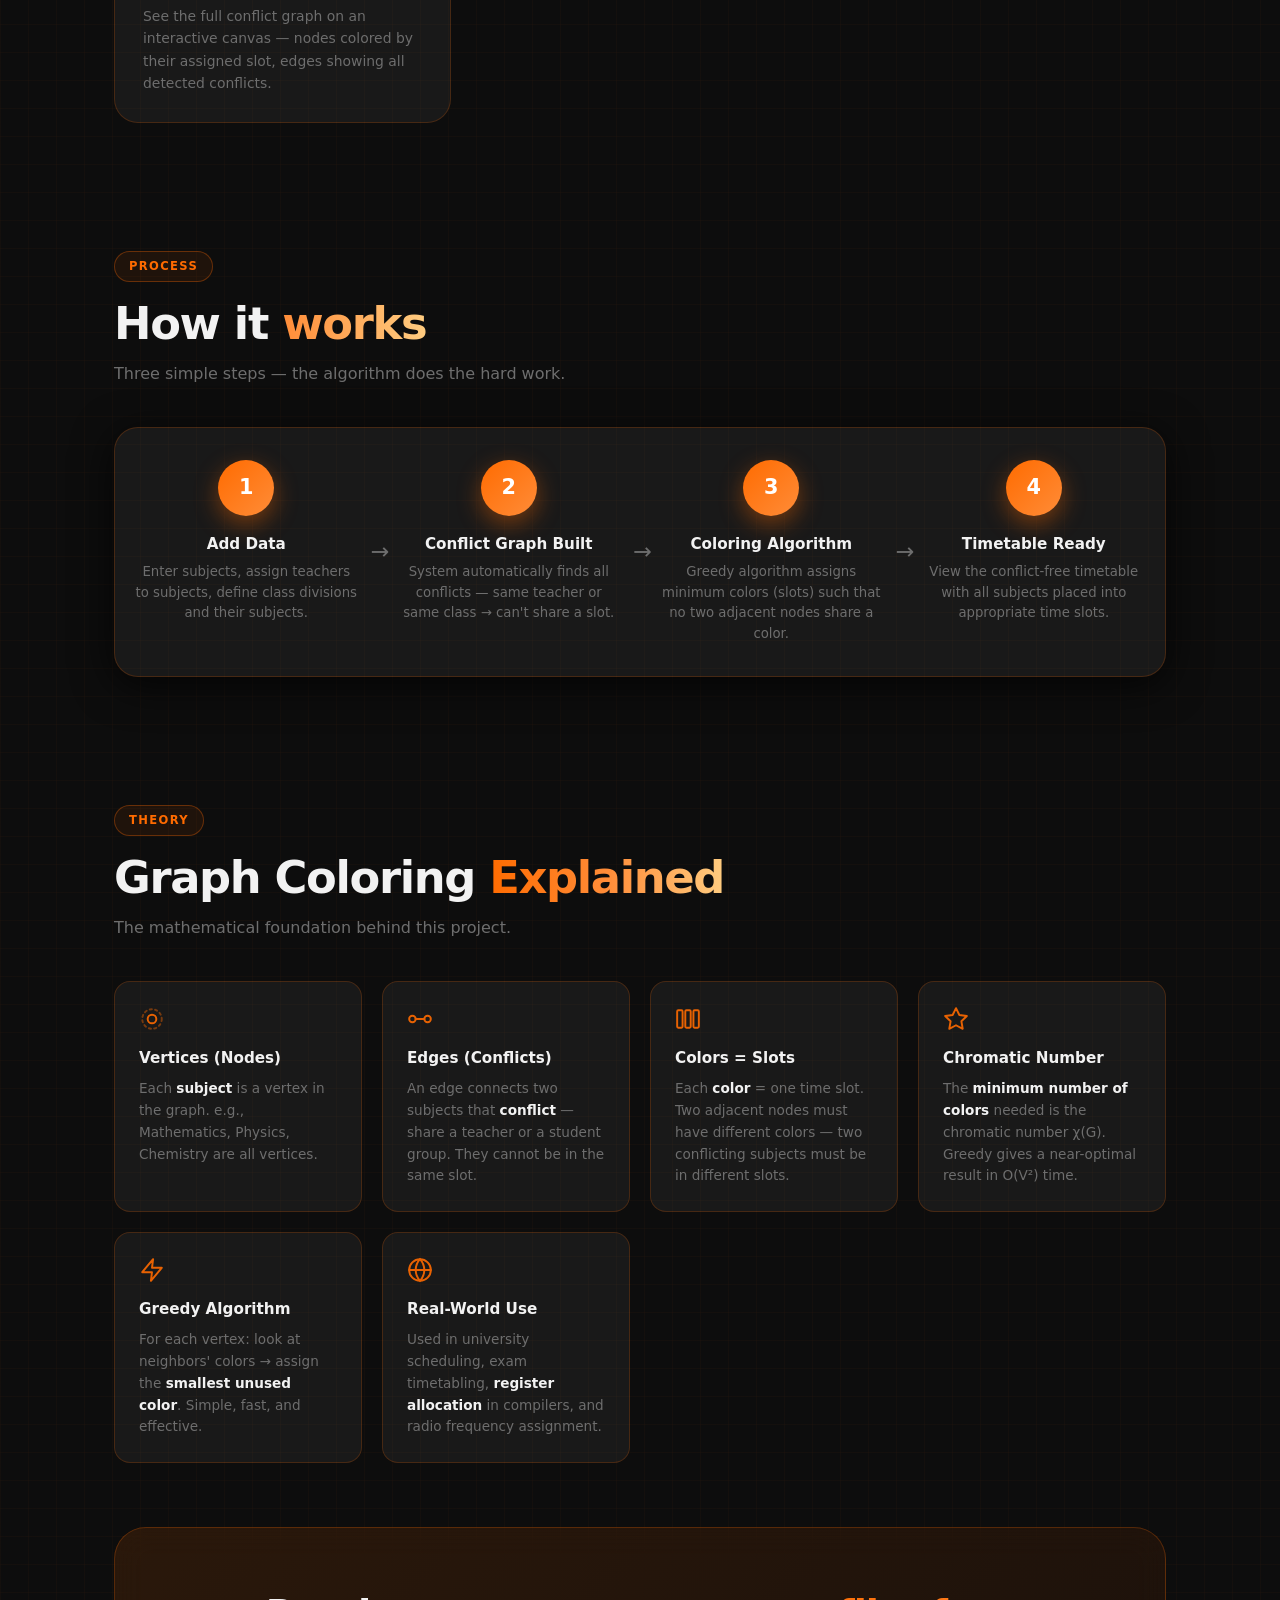
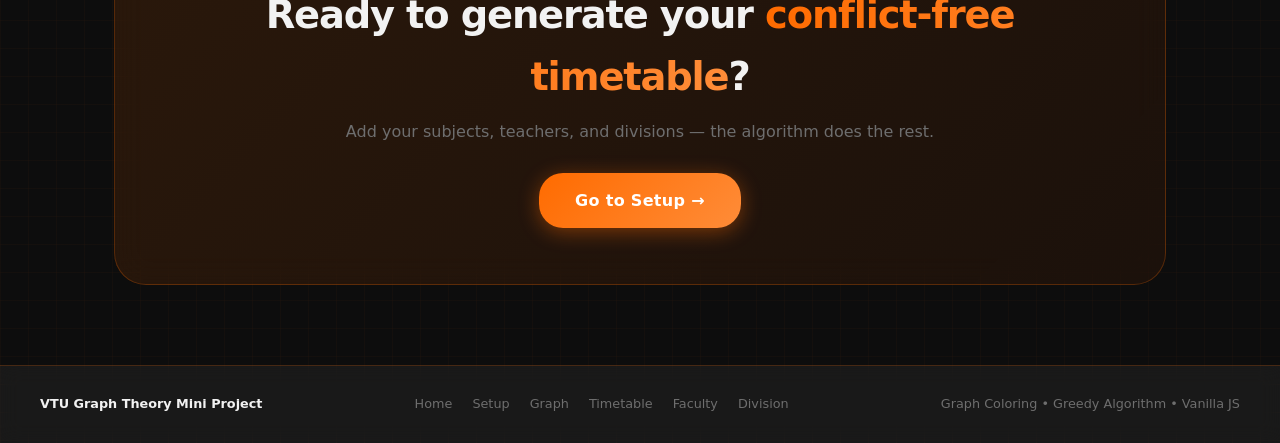
==== commit 003d6315: "feat: complete redesign + backend improvements Frontend: - Black/Orange/White theme with dark/light/" ====
--- a/index.html
+++ b/index.html
@@ -1,312 +1,541 @@
 <!DOCTYPE html>
 <html lang="en">
+
 <head>
-<meta charset="UTF-8"/>
-<meta name="viewport" content="width=device-width,initial-scale=1.0"/>
-<title>Graph Coloring — Timetable Scheduling | VTU Mini Project</title>
-<link rel="stylesheet" href="css/style.css"/>
-<style>
-/* ── PAGE-SPECIFIC ── */
-.hero{
-  min-height:90vh;
-  display:flex;flex-direction:column;align-items:center;justify-content:center;
-  text-align:center;padding:80px 24px 60px;
-}
-.hero-badge{
-  display:inline-flex;align-items:center;gap:8px;
-  background:rgba(168,85,247,0.12);border:1px solid rgba(168,85,247,0.35);
-  color:var(--c-purple);border-radius:50px;padding:8px 20px;
-  font-size:0.75rem;font-weight:700;letter-spacing:0.1em;text-transform:uppercase;
-  margin-bottom:28px;animation:fadeUp 0.6s ease both;
-}
-.hero-badge .dot{width:8px;height:8px;border-radius:50%;background:var(--c-purple);animation:pulse 2s infinite;}
-.hero-h1{
-  font-size:clamp(2.6rem,7vw,5.2rem);font-weight:900;
-  line-height:1.06;letter-spacing:-0.04em;
-  margin-bottom:24px;animation:fadeUp 0.6s 0.1s ease both;
-}
-.hero-sub{
-  font-size:clamp(1rem,2vw,1.2rem);color:var(--c-muted);
-  max-width:600px;margin:0 auto 40px;
-  animation:fadeUp 0.6s 0.2s ease both;line-height:1.7;
-}
-.hero-actions{
-  display:flex;gap:16px;flex-wrap:wrap;justify-content:center;
-  animation:fadeUp 0.6s 0.3s ease both;margin-bottom:80px;
-}
-.hero-stats{
-  display:flex;gap:48px;flex-wrap:wrap;justify-content:center;
-  animation:fadeUp 0.6s 0.4s ease both;
-}
-.stat{text-align:center;}
-.stat-num{font-size:2.4rem;font-weight:900;letter-spacing:-0.04em;line-height:1;}
-.stat-label{font-size:0.78rem;color:var(--c-muted);font-weight:600;letter-spacing:0.06em;text-transform:uppercase;margin-top:4px;}
-
-/* ── FEATURES GRID ── */
-.features-grid{
-  display:grid;grid-template-columns:repeat(auto-fit,minmax(280px,1fr));gap:20px;
-  margin-top:40px;
-}
-.feature-card{
-  padding:28px;border-radius:var(--r-lg);
-  background:var(--c-surface);border:1px solid var(--c-border);
-  backdrop-filter:blur(16px);-webkit-backdrop-filter:blur(16px);
-  transition:transform var(--t),border-color var(--t),box-shadow var(--t);
-}
-.feature-card:hover{
-  transform:translateY(-6px);
-  border-color:var(--c-border2);
-  box-shadow:var(--shadow),var(--glow-p);
-}
-.feature-icon{
-  width:52px;height:52px;border-radius:var(--r-md);
-  display:flex;align-items:center;justify-content:center;
-  font-size:1.5rem;margin-bottom:18px;
-}
-.fi-purple{background:rgba(168,85,247,0.15);border:1px solid rgba(168,85,247,0.3);}
-.fi-cyan{background:rgba(6,182,212,0.12);border:1px solid rgba(6,182,212,0.3);}
-.fi-green{background:rgba(16,185,129,0.12);border:1px solid rgba(16,185,129,0.3);}
-.fi-amber{background:rgba(245,158,11,0.12);border:1px solid rgba(245,158,11,0.3);}
-.feature-card h3{font-size:1.05rem;font-weight:700;margin-bottom:8px;}
-.feature-card p{font-size:0.87rem;color:var(--c-muted);line-height:1.6;}
-
-/* ── HOW IT WORKS ── */
-.steps-flow{
-  display:grid;grid-template-columns:repeat(auto-fit,minmax(220px,1fr));gap:0;
-  position:relative;margin-top:40px;
-}
-.flow-step{
-  display:flex;flex-direction:column;align-items:center;text-align:center;
-  padding:32px 20px;position:relative;
-}
-.flow-step:not(:last-child)::after{
-  content:'→';position:absolute;right:-12px;top:50%;transform:translateY(-50%);
-  font-size:1.4rem;color:var(--c-muted);
-}
-.flow-num{
-  width:56px;height:56px;border-radius:50%;
-  display:flex;align-items:center;justify-content:center;
-  font-size:1.3rem;font-weight:900;margin-bottom:16px;
-  background:linear-gradient(135deg,var(--c-purple),var(--c-indigo));
-  box-shadow:0 8px 24px rgba(168,85,247,0.4);
-  color:#fff;
-}
-.flow-step h4{font-size:0.95rem;font-weight:700;margin-bottom:6px;}
-.flow-step p{font-size:0.83rem;color:var(--c-muted);line-height:1.55;}
-
-/* ── THEORY CARDS ── */
-.theory-grid{display:grid;grid-template-columns:repeat(auto-fit,minmax(240px,1fr));gap:20px;margin-top:40px;}
-.theory-card{
-  padding:24px;border-radius:var(--r-md);
-  background:var(--c-surface);border:1px solid var(--c-border);
-  backdrop-filter:blur(12px);
-  transition:transform var(--t),border-color var(--t);
-}
-.theory-card:hover{transform:translateY(-4px);border-color:rgba(6,182,212,0.4);}
-.theory-card .tk{font-size:1.8rem;margin-bottom:12px;}
-.theory-card h3{font-size:0.95rem;font-weight:700;margin-bottom:8px;}
-.theory-card p{font-size:0.85rem;color:var(--c-muted);line-height:1.6;}
-
-/* CTA BAND */
-.cta-band{
-  margin:0 0 80px;padding:56px 40px;border-radius:var(--r-xl);
-  background:linear-gradient(135deg,rgba(168,85,247,0.12),rgba(6,182,212,0.08));
-  border:1px solid rgba(168,85,247,0.2);
-  text-align:center;
-  backdrop-filter:blur(16px);
-}
-.cta-band h2{font-size:clamp(1.6rem,3.5vw,2.4rem);font-weight:800;letter-spacing:-0.03em;margin-bottom:12px;}
-.cta-band p{color:var(--c-muted);font-size:1rem;margin-bottom:28px;}
-
-@media(max-width:640px){
-  .hero-stats{gap:24px;}
-  .steps-flow{gap:0;}
-  .flow-step::after{display:none;}
-}
-</style>
+  <meta charset="UTF-8" />
+  <meta name="viewport" content="width=device-width,initial-scale=1.0" />
+  <title>Graph Coloring — Timetable Scheduling </title>
+  <link rel="stylesheet" href="css/style.css" />
+  <style>
+    /* ── PAGE-SPECIFIC ── */
+    .hero {
+      min-height: 90vh;
+      display: flex;
+      flex-direction: column;
+      align-items: center;
+      justify-content: center;
+      text-align: center;
+      padding: 80px 24px 60px;
+      position: relative;
+      overflow: hidden;
+    }
+
+    #hero-graph {
+      position: absolute;
+      inset: 0;
+      width: 100%;
+      height: 100%;
+      pointer-events: none;
+      z-index: 0;
+      opacity: 0.92;
+    }
+
+    .hero>*:not(#hero-graph) {
+      position: relative;
+      z-index: 1;
+    }
+
+    .hero-badge {
+      display: inline-flex;
+      align-items: center;
+      gap: 8px;
+      background: rgba(255, 107, 0, 0.12);
+      border: 1px solid rgba(255, 107, 0, 0.38);
+      color: var(--c-accent);
+      border-radius: 50px;
+      padding: 8px 20px;
+      font-size: 0.75rem;
+      font-weight: 700;
+      letter-spacing: 0.1em;
+      text-transform: uppercase;
+      margin-bottom: 28px;
+      animation: fadeUp 0.6s ease both;
+    }
+
+    .hero-badge .dot {
+      width: 8px;
+      height: 8px;
+      border-radius: 50%;
+      background: var(--c-accent);
+      animation: pulse 2s infinite;
+    }
+
+    .hero-h1 {
+      font-size: clamp(2.6rem, 7vw, 5.2rem);
+      font-weight: 900;
+      line-height: 1.06;
+      letter-spacing: -0.04em;
+      margin-bottom: 24px;
+      animation: fadeUp 0.6s 0.1s ease both;
+    }
+
+    .hero-sub {
+      font-size: clamp(1rem, 2vw, 1.2rem);
+      color: var(--c-muted);
+      max-width: 600px;
+      margin: 0 auto 40px;
+      animation: fadeUp 0.6s 0.2s ease both;
+      line-height: 1.7;
+    }
+
+    .hero-actions {
+      display: flex;
+      gap: 16px;
+      flex-wrap: wrap;
+      justify-content: center;
+      animation: fadeUp 0.6s 0.3s ease both;
+      margin-bottom: 80px;
+    }
+
+    .hero-stats {
+      display: flex;
+      gap: 48px;
+      flex-wrap: wrap;
+      justify-content: center;
+      animation: fadeUp 0.6s 0.4s ease both;
+    }
+
+    .stat {
+      text-align: center;
+    }
+
+    .stat-num {
+      font-size: 2.4rem;
+      font-weight: 900;
+      letter-spacing: -0.04em;
+      line-height: 1;
+    }
+
+    .stat-label {
+      font-size: 0.78rem;
+      color: var(--c-muted);
+      font-weight: 600;
+      letter-spacing: 0.06em;
+      text-transform: uppercase;
+      margin-top: 4px;
+    }
+
+    /* ── FEATURES GRID ── */
+    .features-grid {
+      display: grid;
+      grid-template-columns: repeat(auto-fit, minmax(280px, 1fr));
+      gap: 20px;
+      margin-top: 40px;
+    }
+
+    .feature-card {
+      padding: 28px;
+      border-radius: var(--r-lg);
+      background: var(--c-surface);
+      border: 1px solid var(--c-border);
+      backdrop-filter: blur(16px);
+      -webkit-backdrop-filter: blur(16px);
+      transition: transform var(--t), border-color var(--t), box-shadow var(--t);
+    }
+
+    .feature-card:hover {
+      transform: translateY(-6px);
+      border-color: var(--c-border2);
+      box-shadow: var(--shadow), var(--glow-p);
+    }
+
+    .feature-icon {
+      width: 52px;
+      height: 52px;
+      border-radius: var(--r-md);
+      display: flex;
+      align-items: center;
+      justify-content: center;
+      font-size: 1.5rem;
+      margin-bottom: 18px;
+    }
+
+    .fi-purple {
+      background: rgba(255, 107, 0, 0.15);
+      border: 1px solid rgba(255, 107, 0, 0.3);
+    }
+
+    .fi-cyan {
+      background: rgba(255, 140, 56, 0.12);
+      border: 1px solid rgba(255, 140, 56, 0.3);
+    }
+
+    .fi-green {
+      background: rgba(16, 185, 129, 0.12);
+      border: 1px solid rgba(16, 185, 129, 0.3);
+    }
+
+    .fi-amber {
+      background: rgba(255, 107, 0, 0.12);
+      border: 1px solid rgba(255, 107, 0, 0.3);
+    }
+
+    .feature-card h3 {
+      font-size: 1.05rem;
+      font-weight: 700;
+      margin-bottom: 8px;
+    }
+
+    .feature-card p {
+      font-size: 0.87rem;
+      color: var(--c-muted);
+      line-height: 1.6;
+    }
+
+    /* ── HOW IT WORKS ── */
+    .steps-flow {
+      display: grid;
+      grid-template-columns: repeat(auto-fit, minmax(220px, 1fr));
+      gap: 0;
+      position: relative;
+      margin-top: 40px;
+    }
+
+    .flow-step {
+      display: flex;
+      flex-direction: column;
+      align-items: center;
+      text-align: center;
+      padding: 32px 20px;
+      position: relative;
+    }
+
+    .flow-step:not(:last-child)::after {
+      content: '→';
+      position: absolute;
+      right: -12px;
+      top: 50%;
+      transform: translateY(-50%);
+      font-size: 1.4rem;
+      color: var(--c-muted);
+    }
+
+    .flow-num {
+      width: 56px;
+      height: 56px;
+      border-radius: 50%;
+      display: flex;
+      align-items: center;
+      justify-content: center;
+      font-size: 1.3rem;
+      font-weight: 900;
+      margin-bottom: 16px;
+      background: linear-gradient(135deg, var(--c-accent), var(--c-accent2));
+      box-shadow: 0 8px 24px rgba(255, 107, 0, 0.42);
+      color: #fff;
+    }
+
+    .flow-step h4 {
+      font-size: 0.95rem;
+      font-weight: 700;
+      margin-bottom: 6px;
+    }
+
+    .flow-step p {
+      font-size: 0.83rem;
+      color: var(--c-muted);
+      line-height: 1.55;
+    }
+
+    /* ── THEORY CARDS ── */
+    .theory-grid {
+      display: grid;
+      grid-template-columns: repeat(auto-fit, minmax(240px, 1fr));
+      gap: 20px;
+      margin-top: 40px;
+    }
+
+    .theory-card {
+      padding: 24px;
+      border-radius: var(--r-md);
+      background: var(--c-surface);
+      border: 1px solid var(--c-border);
+      backdrop-filter: blur(12px);
+      transition: transform var(--t), border-color var(--t);
+    }
+
+    .theory-card:hover {
+      transform: translateY(-4px);
+      border-color: rgba(255, 107, 0, 0.42);
+    }
+
+    .theory-card .tk {
+      display: flex;
+      align-items: center;
+      margin-bottom: 14px;
+      opacity: 0.9;
+    }
+
+    .theory-card h3 {
+      font-size: 0.95rem;
+      font-weight: 700;
+      margin-bottom: 8px;
+    }
+
+    .theory-card p {
+      font-size: 0.85rem;
+      color: var(--c-muted);
+      line-height: 1.6;
+    }
+
+    /* CTA BAND */
+    .cta-band {
+      margin: 0 0 80px;
+      padding: 56px 40px;
+      border-radius: var(--r-xl);
+      background: linear-gradient(135deg, rgba(255, 107, 0, 0.12), rgba(204, 74, 0, 0.08));
+      border: 1px solid rgba(255, 107, 0, 0.25);
+      text-align: center;
+      backdrop-filter: blur(16px);
+    }
+
+    .cta-band h2 {
+      font-size: clamp(1.6rem, 3.5vw, 2.4rem);
+      font-weight: 800;
+      letter-spacing: -0.03em;
+      margin-bottom: 12px;
+    }
+
+    .cta-band p {
+      color: var(--c-muted);
+      font-size: 1rem;
+      margin-bottom: 28px;
+    }
+
+    @media(max-width:640px) {
+      .hero-stats {
+        gap: 24px;
+      }
+
+      .steps-flow {
+        gap: 0;
+      }
+
+      .flow-step::after {
+        display: none;
+      }
+    }
+  </style>
 </head>
+
 <body>
-<canvas id="bg3d"></canvas>
-<div class="bg-overlay"></div>
-
-<div class="page-wrap">
-  <!-- NAV -->
-  <nav class="nav">
-    <a href="index.html" class="nav-logo">
-      <div class="nav-logo-dot">GC</div>
-      <span>GraphScheduler</span>
-    </a>
-    <div class="nav-links">
-      <a href="index.html" class="nav-link active">Home</a>
-      <a href="setup.html" class="nav-link">Setup</a>
-      <a href="graph.html" class="nav-link">Graph</a>
-      <a href="timetable.html" class="nav-link">Timetable</a>
-      <a href="faculty.html"   class="nav-link">Faculty</a>
-      <a href="division.html" class="nav-link">Division</a>
-    </div>
-  </nav>
-
-  <!-- HERO -->
-  <section class="hero">
-    <div class="hero-badge"><span class="dot"></span> VTU Graph Theory Mini Project</div>
-    <h1 class="hero-h1">
-      <span class="grad-purple">Graph Coloring</span><br/>
-      for Timetable<br/>
-      <span class="grad-cyan">Scheduling</span>
-    </h1>
-    <p class="hero-sub">
-      Enter your subjects, teachers, and class divisions — the system automatically detects conflicts and generates a
-      <strong style="color:var(--c-text)">conflict-free timetable</strong> using the
-      <strong style="color:var(--c-text)">Greedy Graph Coloring Algorithm</strong>.
-    </p>
-    <div class="hero-actions">
-      <a href="setup.html" class="btn btn-primary btn-lg">🚀 Start Building Timetable</a>
-      <a href="#theory" class="btn btn-ghost btn-lg">📚 Learn the Theory</a>
-    </div>
-    <div class="hero-stats">
-      <div class="stat">
-        <div class="stat-num grad-purple">O(V²)</div>
-        <div class="stat-label">Algorithm Complexity</div>
+  <canvas id="bg3d"></canvas>
+  <div class="bg-overlay"></div>
+
+  <div class="page-wrap">
+    <!-- NAV -->
+    <nav class="nav">
+      <a href="index.html" class="nav-logo">
+        <div class="nav-logo-dot">GC</div>
+        <span>GraphScheduler</span>
+      </a>
+      <div class="nav-links">
+        <a href="index.html" class="nav-link active">Home</a>
+        <a href="setup.html" class="nav-link">Setup</a>
+        <a href="graph.html" class="nav-link">Graph</a>
+        <a href="timetable.html" class="nav-link">Timetable</a>
+        <a href="faculty.html" class="nav-link">Faculty</a>
+        <a href="division.html" class="nav-link">Division</a>
+        <button class="theme-btn" id="theme-toggle"><span></span><span>Dark</span></button>
       </div>
-      <div class="stat">
-        <div class="stat-num grad-cyan">Auto</div>
-        <div class="stat-label">Conflict Detection</div>
+    </nav>
+
+    <!-- HERO -->
+    <section class="hero">
+      <canvas id="hero-graph"></canvas>
+      <div class="hero-badge"><span class="dot"></span> VTU Graph Theory Mini Project</div>
+      <h1 class="hero-h1">
+        <span class="grad-purple">Graph Coloring</span><br />
+        for Timetable<br />
+        <span class="grad-cyan">Scheduling</span>
+      </h1>
+      <p class="hero-sub">
+        Enter your subjects, teachers, and class divisions — the system automatically detects conflicts and generates a
+        <strong style="color:var(--c-text)">conflict-free timetable</strong> using the
+        <strong style="color:var(--c-text)">Greedy Graph Coloring Algorithm</strong>.
+      </p>
+      <div class="hero-actions">
+        <a href="setup.html" class="btn btn-primary btn-lg">Start Building Timetable →</a>
+        <a href="#theory" class="btn btn-ghost btn-lg">Learn the Theory</a>
       </div>
-      <div class="stat">
-        <div class="stat-num grad-full">0</div>
-        <div class="stat-label">Clashes Guaranteed</div>
-      </div>
-      <div class="stat">
-        <div class="stat-num" style="color:var(--c-green)">Min</div>
-        <div class="stat-label">Slots Used</div>
-      </div>
-    </div>
-  </section>
-
-  <div class="container">
-
-    <!-- FEATURES -->
-    <section class="section anim-up">
-      <div class="section-label">✦ What It Does</div>
-      <h2 class="section-title">A real solution to a <span class="grad-purple">real problem</span></h2>
-      <p class="section-sub">University timetabling is an NP-hard problem. Graph coloring is the elegant theoretical solution.</p>
-      <div class="features-grid">
-        <div class="feature-card anim-up delay-1">
-          <div class="feature-icon fi-purple">🧠</div>
-          <h3>Auto Conflict Detection</h3>
-          <p>Just add subjects, assign teachers, and define class divisions. The system builds the conflict graph automatically — no manual edge entry.</p>
-        </div>
-        <div class="feature-card anim-up delay-2">
-          <div class="feature-icon fi-cyan">🎨</div>
-          <h3>Greedy Graph Coloring</h3>
-          <p>Assigns the minimum number of time slots needed so that no two conflicting subjects share the same slot. Provably optimal coloring approach.</p>
-        </div>
-        <div class="feature-card anim-up delay-3">
-          <div class="feature-icon fi-green">🗓️</div>
-          <h3>Timetable Generator</h3>
-          <p>Produces a clean, ready-to-use timetable grouped by time slot with subjects, assigned teachers, and class divisions shown clearly.</p>
-        </div>
-        <div class="feature-card anim-up delay-4">
-          <div class="feature-icon fi-amber">🔗</div>
-          <h3>Visual Graph View</h3>
-          <p>See the full conflict graph on an interactive canvas — nodes colored by their assigned slot, edges showing all detected conflicts.</p>
+      <div class="hero-stats">
+        <div class="stat">
+          <div class="stat-num grad-purple">O(V²)</div>
+          <div class="stat-label">Algorithm Complexity</div>
+        </div>
+        <div class="stat">
+          <div class="stat-num grad-cyan">Auto</div>
+          <div class="stat-label">Conflict Detection</div>
+        </div>
+        <div class="stat">
+          <div class="stat-num grad-full">0</div>
+          <div class="stat-label">Clashes Guaranteed</div>
+        </div>
+        <div class="stat">
+          <div class="stat-num" style="color:var(--c-green)">Min</div>
+          <div class="stat-label">Slots Used</div>
         </div>
       </div>
     </section>
 
-    <!-- HOW IT WORKS -->
-    <section class="section anim-up">
-      <div class="section-label">⚙️ Process</div>
-      <h2 class="section-title">How it <span class="grad-cyan">works</span></h2>
-      <p class="section-sub">Three simple steps — the algorithm does the hard work.</p>
-      <div class="steps-flow glass" style="padding:0;">
-        <div class="flow-step">
-          <div class="flow-num">1</div>
-          <h4>Add Data</h4>
-          <p>Enter subjects, assign teachers to subjects, define class divisions and their subjects.</p>
-        </div>
-        <div class="flow-step">
-          <div class="flow-num">2</div>
-          <h4>Conflict Graph Built</h4>
-          <p>System automatically finds all conflicts — same teacher or same class → can't share a slot.</p>
-        </div>
-        <div class="flow-step">
-          <div class="flow-num">3</div>
-          <h4>Coloring Algorithm</h4>
-          <p>Greedy algorithm assigns minimum colors (slots) such that no two adjacent nodes share a color.</p>
-        </div>
-        <div class="flow-step">
-          <div class="flow-num">4</div>
-          <h4>Timetable Ready</h4>
-          <p>View the conflict-free timetable with all subjects placed into appropriate time slots.</p>
-        </div>
+    <div class="container">
+
+      <!-- FEATURES -->
+      <section class="section anim-up">
+        <div class="section-label">What It Does</div>
+        <h2 class="section-title">A real solution to a <span class="grad-purple">real problem</span></h2>
+        <p class="section-sub">University timetabling is an NP-hard problem. Graph coloring is the elegant theoretical
+          solution.</p>
+        <div class="features-grid">
+          <div class="feature-card anim-up delay-1">
+            <div class="feature-icon fi-purple">
+              <svg width="22" height="22" viewBox="0 0 24 24" fill="none" stroke="currentColor" stroke-width="2" stroke-linecap="round" stroke-linejoin="round"><circle cx="18" cy="5" r="3"/><circle cx="6" cy="12" r="3"/><circle cx="18" cy="19" r="3"/><line x1="8.59" y1="13.51" x2="15.42" y2="17.49"/><line x1="15.41" y1="6.51" x2="8.59" y2="10.49"/></svg>
+            </div>
+            <h3>Auto Conflict Detection</h3>
+            <p>Just add subjects, assign teachers, and define class divisions. The system builds the conflict graph
+              automatically — no manual edge entry.</p>
+          </div>
+          <div class="feature-card anim-up delay-2">
+            <div class="feature-icon fi-cyan">
+              <svg width="22" height="22" viewBox="0 0 24 24" fill="none" stroke="currentColor" stroke-width="2" stroke-linecap="round" stroke-linejoin="round"><circle cx="13.5" cy="6.5" r="1"/><circle cx="17.5" cy="10.5" r="1"/><circle cx="8.5" cy="7.5" r="1"/><circle cx="6.5" cy="12.5" r="1"/><path d="M12 2C6.5 2 2 6.5 2 12a10 10 0 0 0 10 10c.926 0 1.648-.746 1.648-1.688 0-.437-.18-.835-.437-1.125-.29-.289-.438-.652-.438-1.125a1.64 1.64 0 0 1 1.668-1.668h1.996c3.051 0 5.555-2.503 5.555-5.554C21.965 6.012 17.461 2 12 2z"/></svg>
+            </div>
+            <h3>Greedy Graph Coloring</h3>
+            <p>Assigns the minimum number of time slots needed so that no two conflicting subjects share the same slot.
+              Provably optimal coloring approach.</p>
+          </div>
+          <div class="feature-card anim-up delay-3">
+            <div class="feature-icon fi-green">
+              <svg width="22" height="22" viewBox="0 0 24 24" fill="none" stroke="currentColor" stroke-width="2" stroke-linecap="round" stroke-linejoin="round"><rect x="3" y="4" width="18" height="18" rx="2" ry="2"/><line x1="16" y1="2" x2="16" y2="6"/><line x1="8" y1="2" x2="8" y2="6"/><line x1="3" y1="10" x2="21" y2="10"/></svg>
+            </div>
+            <h3>Timetable Generator</h3>
+            <p>Produces a clean, ready-to-use timetable grouped by time slot with subjects, assigned teachers, and class
+              divisions shown clearly.</p>
+          </div>
+          <div class="feature-card anim-up delay-4">
+            <div class="feature-icon fi-amber">
+              <svg width="22" height="22" viewBox="0 0 24 24" fill="none" stroke="currentColor" stroke-width="2" stroke-linecap="round" stroke-linejoin="round"><circle cx="12" cy="5" r="2"/><circle cx="5" cy="19" r="2"/><circle cx="19" cy="19" r="2"/><line x1="12" y1="7" x2="5.5" y2="17"/><line x1="12" y1="7" x2="18.5" y2="17"/><line x1="7" y1="19" x2="17" y2="19"/></svg>
+            </div>
+            <h3>Visual Graph View</h3>
+            <p>See the full conflict graph on an interactive canvas — nodes colored by their assigned slot, edges
+              showing all detected conflicts.</p>
+          </div>
+        </div>
+      </section>
+
+      <!-- HOW IT WORKS -->
+      <section class="section anim-up">
+        <div class="section-label">Process</div>
+        <h2 class="section-title">How it <span class="grad-cyan">works</span></h2>
+        <p class="section-sub">Three simple steps — the algorithm does the hard work.</p>
+        <div class="steps-flow glass" style="padding:0;">
+          <div class="flow-step">
+            <div class="flow-num">1</div>
+            <h4>Add Data</h4>
+            <p>Enter subjects, assign teachers to subjects, define class divisions and their subjects.</p>
+          </div>
+          <div class="flow-step">
+            <div class="flow-num">2</div>
+            <h4>Conflict Graph Built</h4>
+            <p>System automatically finds all conflicts — same teacher or same class → can't share a slot.</p>
+          </div>
+          <div class="flow-step">
+            <div class="flow-num">3</div>
+            <h4>Coloring Algorithm</h4>
+            <p>Greedy algorithm assigns minimum colors (slots) such that no two adjacent nodes share a color.</p>
+          </div>
+          <div class="flow-step">
+            <div class="flow-num">4</div>
+            <h4>Timetable Ready</h4>
+            <p>View the conflict-free timetable with all subjects placed into appropriate time slots.</p>
+          </div>
+        </div>
+      </section>
+
+      <!-- THEORY -->
+      <section class="section anim-up" id="theory">
+        <div class="section-label">Theory</div>
+        <h2 class="section-title">Graph Coloring <span class="grad-full">Explained</span></h2>
+        <p class="section-sub">The mathematical foundation behind this project.</p>
+        <div class="theory-grid">
+          <div class="theory-card">
+            <div class="tk">
+              <svg width="26" height="26" viewBox="0 0 24 24" fill="none" stroke="var(--c-accent)" stroke-width="1.8" stroke-linecap="round"><circle cx="12" cy="12" r="4"/><circle cx="12" cy="12" r="9" stroke-dasharray="2 3" stroke-opacity="0.45"/></svg>
+            </div>
+            <h3>Vertices (Nodes)</h3>
+            <p>Each <strong style="color:var(--c-text)">subject</strong> is a vertex in the graph. e.g., Mathematics,
+              Physics, Chemistry are all vertices.</p>
+          </div>
+          <div class="theory-card">
+            <div class="tk">
+              <svg width="26" height="26" viewBox="0 0 24 24" fill="none" stroke="var(--c-accent)" stroke-width="1.8" stroke-linecap="round"><circle cx="5" cy="12" r="3"/><circle cx="19" cy="12" r="3"/><line x1="8" y1="12" x2="16" y2="12"/></svg>
+            </div>
+            <h3>Edges (Conflicts)</h3>
+            <p>An edge connects two subjects that <strong style="color:var(--c-text)">conflict</strong> — share a
+              teacher or a student group. They cannot be in the same slot.</p>
+          </div>
+          <div class="theory-card">
+            <div class="tk">
+              <svg width="26" height="26" viewBox="0 0 24 24" fill="none" stroke="var(--c-accent)" stroke-width="1.8" stroke-linecap="round" stroke-linejoin="round"><rect x="2" y="4" width="5" height="16" rx="1"/><rect x="9.5" y="4" width="5" height="16" rx="1"/><rect x="17" y="4" width="5" height="16" rx="1"/></svg>
+            </div>
+            <h3>Colors = Slots</h3>
+            <p>Each <strong style="color:var(--c-text)">color</strong> = one time slot. Two adjacent nodes must have
+              different colors — two conflicting subjects must be in different slots.</p>
+          </div>
+          <div class="theory-card">
+            <div class="tk">
+              <svg width="26" height="26" viewBox="0 0 24 24" fill="none" stroke="var(--c-accent)" stroke-width="1.8" stroke-linecap="round" stroke-linejoin="round"><polygon points="12 2 15.09 8.26 22 9.27 17 14.14 18.18 21.02 12 17.77 5.82 21.02 7 14.14 2 9.27 8.91 8.26 12 2"/></svg>
+            </div>
+            <h3>Chromatic Number</h3>
+            <p>The <strong style="color:var(--c-text)">minimum number of colors</strong> needed is the chromatic number
+              χ(G). Greedy gives a near-optimal result in O(V²) time.</p>
+          </div>
+          <div class="theory-card">
+            <div class="tk">
+              <svg width="26" height="26" viewBox="0 0 24 24" fill="none" stroke="var(--c-accent)" stroke-width="1.8" stroke-linecap="round" stroke-linejoin="round"><polyline points="13 2 3 14 12 14 11 22 21 10 12 10 13 2"/></svg>
+            </div>
+            <h3>Greedy Algorithm</h3>
+            <p>For each vertex: look at neighbors' colors → assign the <strong style="color:var(--c-text)">smallest
+                unused color</strong>. Simple, fast, and effective.</p>
+          </div>
+          <div class="theory-card">
+            <div class="tk">
+              <svg width="26" height="26" viewBox="0 0 24 24" fill="none" stroke="var(--c-accent)" stroke-width="1.8" stroke-linecap="round"><circle cx="12" cy="12" r="10"/><line x1="2" y1="12" x2="22" y2="12"/><path d="M12 2a15.3 15.3 0 0 1 4 10 15.3 15.3 0 0 1-4 10 15.3 15.3 0 0 1-4-10 15.3 15.3 0 0 1 4-10z"/></svg>
+            </div>
+            <h3>Real-World Use</h3>
+            <p>Used in university scheduling, exam timetabling, <strong style="color:var(--c-text)">register
+                allocation</strong> in compilers, and radio frequency assignment.</p>
+          </div>
+        </div>
+      </section>
+
+      <!-- CTA -->
+      <div class="cta-band anim-up">
+        <h2>Ready to generate your <span class="grad-purple">conflict-free timetable</span>?</h2>
+        <p>Add your subjects, teachers, and divisions — the algorithm does the rest.</p>
+        <a href="setup.html" class="btn btn-primary btn-lg">Go to Setup →</a>
       </div>
-    </section>
-
-    <!-- THEORY -->
-    <section class="section anim-up" id="theory">
-      <div class="section-label">📚 Theory</div>
-      <h2 class="section-title">Graph Coloring <span class="grad-full">Explained</span></h2>
-      <p class="section-sub">The mathematical foundation behind this project.</p>
-      <div class="theory-grid">
-        <div class="theory-card">
-          <div class="tk">⚪</div>
-          <h3>Vertices (Nodes)</h3>
-          <p>Each <strong style="color:var(--c-text)">subject</strong> is a vertex in the graph. e.g., Mathematics, Physics, Chemistry are all vertices.</p>
-        </div>
-        <div class="theory-card">
-          <div class="tk">↔️</div>
-          <h3>Edges (Conflicts)</h3>
-          <p>An edge connects two subjects that <strong style="color:var(--c-text)">conflict</strong> — share a teacher or a student group. They cannot be in the same slot.</p>
-        </div>
-        <div class="theory-card">
-          <div class="tk">🎨</div>
-          <h3>Colors = Slots</h3>
-          <p>Each <strong style="color:var(--c-text)">color</strong> = one time slot. Two adjacent nodes must have different colors — two conflicting subjects must be in different slots.</p>
-        </div>
-        <div class="theory-card">
-          <div class="tk">🏆</div>
-          <h3>Chromatic Number</h3>
-          <p>The <strong style="color:var(--c-text)">minimum number of colors</strong> needed is the chromatic number χ(G). Greedy gives a near-optimal result in O(V²) time.</p>
-        </div>
-        <div class="theory-card">
-          <div class="tk">⚡</div>
-          <h3>Greedy Algorithm</h3>
-          <p>For each vertex: look at neighbors' colors → assign the <strong style="color:var(--c-text)">smallest unused color</strong>. Simple, fast, and effective.</p>
-        </div>
-        <div class="theory-card">
-          <div class="tk">🎓</div>
-          <h3>Real-World Use</h3>
-          <p>Used in university scheduling, exam timetabling, <strong style="color:var(--c-text)">register allocation</strong> in compilers, and radio frequency assignment.</p>
-        </div>
+
+    </div><!-- /container -->
+
+    <!-- FOOTER -->
+    <footer class="footer">
+      <div class="footer-brand">VTU Graph Theory Mini Project</div>
+      <div class="footer-links">
+        <a href="index.html">Home</a>
+        <a href="setup.html">Setup</a>
+        <a href="graph.html">Graph</a>
+        <a href="timetable.html">Timetable</a>
+        <a href="faculty.html">Faculty</a><a href="division.html">Division</a>
       </div>
-    </section>
-
-    <!-- CTA -->
-    <div class="cta-band anim-up">
-      <h2>Ready to generate your <span class="grad-purple">conflict-free timetable</span>?</h2>
-      <p>Add your subjects, teachers, and divisions — the algorithm does the rest.</p>
-      <a href="setup.html" class="btn btn-primary btn-lg">🚀 Go to Setup →</a>
-    </div>
-
-  </div><!-- /container -->
-
-  <!-- FOOTER -->
-  <footer class="footer">
-    <div class="footer-brand">🎓 VTU Graph Theory Mini Project</div>
-    <div class="footer-links">
-      <a href="index.html">Home</a>
-      <a href="setup.html">Setup</a>
-      <a href="graph.html">Graph</a>
-      <a href="timetable.html">Timetable</a>
-      <a href="faculty.html">Faculty</a><a href="division.html">Division</a>
-    </div>
-    <div>Graph Coloring • Greedy Algorithm • Vanilla JS</div>
-  </footer>
-</div>
-
-<div class="toast" id="toast"></div>
-<script src="js/bg3d.js"></script>
-<script src="js/state.js"></script>
+      <div>Graph Coloring • Greedy Algorithm • Vanilla JS</div>
+    </footer>
+  </div>
+
+  <div class="toast" id="toast"></div>
+  <script src="js/theme.js"></script>
+  <script src="js/bg3d.js"></script>
+  <script src="js/state.js"></script>
+  <script src="js/hero-graph.js"></script>
 </body>
-</html>
+
+</html>
--- a/css/style.css
+++ b/css/style.css
@@ -1,293 +1,410 @@
 /* ══════════════════════════════════════════════════════
    Graph Coloring Timetable — Global Stylesheet
-   VTU Graph Theory Mini Project
+   Theme: Black × Orange × White
    ══════════════════════════════════════════════════════ */
 
+/* === SHARED ORANGE TOKENS (same in both themes) === */
 :root {
-  --c-bg:      #060612;
-  --c-surface: rgba(255,255,255,0.055);
-  --c-border:  rgba(255,255,255,0.10);
-  --c-border2: rgba(255,255,255,0.22);
-  --c-text:    #e8e8f8;
-  --c-muted:   #8080aa;
-  --c-purple:  #a855f7;
-  --c-indigo:  #818cf8;
-  --c-cyan:    #06b6d4;
-  --c-green:   #10b981;
-  --c-amber:   #f59e0b;
-  --c-red:     #f43f5e;
-  --r-sm: 10px;  --r-md: 16px;  --r-lg: 24px;  --r-xl: 32px;
-  --shadow: 0 8px 40px rgba(0,0,0,0.5);
-  --glow-p: 0 0 32px rgba(168,85,247,0.25);
-  --glow-c: 0 0 32px rgba(6,182,212,0.25);
+  --c-orange:      #ff6b00;
+  --c-orange-lt:   #ff8c38;
+  --c-orange-dark: #cc4a00;
+  --r-sm: 10px; --r-md: 16px; --r-lg: 24px; --r-xl: 32px;
   --t: 0.25s ease;
 }
 
-*,*::before,*::after{box-sizing:border-box;margin:0;padding:0}
-html{scroll-behavior:smooth;font-size:16px}
-body{
-  font-family:'Segoe UI',system-ui,-apple-system,sans-serif;
-  background:var(--c-bg);
-  min-height:100vh;
-  color:var(--c-text);
-  line-height:1.6;
-  overflow-x:hidden;
-}
-
-/* ── 3D Canvas Background ── */
-#bg3d{
-  position:fixed;
-  inset:0;
-  width:100%;height:100%;
-  z-index:0;
-  pointer-events:none;
-}
-
-/* ── Overlay gradient so text stays readable ── */
-.bg-overlay{
-  position:fixed;
-  inset:0;
+/* === DARK THEME (default) === */
+[data-theme="dark"] {
+  --c-bg:       #0d0d0d;
+  --c-bg2:      #141414;
+  --c-surface:  rgba(255,255,255,0.05);
+  --c-border:   rgba(255,107,0,0.20);
+  --c-border2:  rgba(255,107,0,0.45);
+  --c-text:     #f2f2f2;
+  --c-muted:    #6e6e6e;
+  --c-accent:   #ff6b00;
+  --c-accent2:  #ff8c38;
+  --c-green:    #22c55e;
+  --c-red:      #ef4444;
+  --c-shadow:   0 8px 40px rgba(0,0,0,0.75);
+  --glow:       0 0 32px rgba(255,107,0,0.32);
+  --bg-grid:    rgba(255,107,0,0.028);
+  --nav-bg:     rgba(13,13,13,0.75);
+  /* Legacy aliases for page-inline CSS */
+  --c-purple:   #ff6b00;
+  --c-indigo:   #ff8c38;
+  --c-cyan:     #ff8c38;
+  --c-amber:    #ff6b00;
+  --c-glow-p:   0 0 32px rgba(255,107,0,0.28);
+  --c-glow-c:   0 0 32px rgba(255,140,56,0.22);
+}
+
+/* === LIGHT THEME === */
+[data-theme="light"] {
+  --c-bg:       #ffffff;
+  --c-bg2:      #f8f8f8;
+  --c-surface:  rgba(0,0,0,0.04);
+  --c-border:   rgba(180,70,0,0.18);
+  --c-border2:  rgba(180,70,0,0.42);
+  --c-text:     #111111;
+  --c-muted:    #666666;
+  --c-accent:   #d45500;
+  --c-accent2:  #ff6b00;
+  --c-green:    #16a34a;
+  --c-red:      #dc2626;
+  --c-shadow:   0 8px 40px rgba(0,0,0,0.10);
+  --glow:       0 0 32px rgba(200,80,0,0.20);
+  --bg-grid:    rgba(180,70,0,0.04);
+  --nav-bg:     rgba(255,255,255,0.85);
+  --c-purple:   #d45500;
+  --c-indigo:   #e06000;
+  --c-cyan:     #ff6b00;
+  --c-amber:    #d45500;
+  --c-glow-p:   0 0 32px rgba(200,80,0,0.20);
+  --c-glow-c:   0 0 32px rgba(255,107,0,0.16);
+}
+
+/* === BASE RESET === */
+*,*::before,*::after { box-sizing: border-box; margin: 0; padding: 0; }
+html { scroll-behavior: smooth; font-size: 16px; }
+
+body {
+  font-family: 'Segoe UI', system-ui, -apple-system, sans-serif;
+  background: var(--c-bg);
+  background-image:
+    linear-gradient(var(--bg-grid) 1px, transparent 1px),
+    linear-gradient(90deg, var(--bg-grid) 1px, transparent 1px);
+  background-size: 28px 28px;
+  min-height: 100vh;
+  color: var(--c-text);
+  line-height: 1.6;
+  overflow-x: hidden;
+  transition: background-color 0.35s ease, color 0.35s ease;
+}
+
+/* === 3D CANVAS BACKGROUND === */
+#bg3d {
+  position: fixed; inset: 0;
+  width: 100%; height: 100%;
+  z-index: 0;
+  pointer-events: none;
+}
+
+.bg-overlay {
+  position: fixed; inset: 0;
   background:
-    radial-gradient(ellipse 60% 50% at 50% 0%, rgba(168,85,247,0.08) 0%, transparent 70%),
-    radial-gradient(ellipse 80% 60% at 100% 100%, rgba(6,182,212,0.06) 0%, transparent 70%),
-    linear-gradient(180deg, rgba(6,6,18,0.6) 0%, rgba(6,6,18,0.85) 100%);
-  z-index:1;
-  pointer-events:none;
-}
-
-/* ── All real content sits above the canvas ── */
-.page-wrap{position:relative;z-index:2;min-height:100vh;display:flex;flex-direction:column;}
+    radial-gradient(ellipse 60% 50% at 50% 0%, rgba(255,107,0,0.09) 0%, transparent 70%),
+    radial-gradient(ellipse 80% 60% at 100% 100%, rgba(255,107,0,0.05) 0%, transparent 70%),
+    linear-gradient(180deg, transparent 0%, var(--c-bg) 100%);
+  opacity: 0.85;
+  z-index: 1;
+  pointer-events: none;
+  transition: background 0.35s ease;
+}
+
+.page-wrap {
+  position: relative; z-index: 2;
+  min-height: 100vh;
+  display: flex; flex-direction: column;
+}
 
 /* ══ NAVIGATION ══ */
-.nav{
-  display:flex;align-items:center;justify-content:space-between;
-  padding:18px 40px;
-  border-bottom:1px solid var(--c-border);
-  backdrop-filter:blur(16px);
-  -webkit-backdrop-filter:blur(16px);
-  background:rgba(6,6,18,0.4);
-  position:sticky;top:0;z-index:100;
-}
-.nav-logo{
-  display:flex;align-items:center;gap:10px;
-  font-weight:800;font-size:1rem;letter-spacing:-0.02em;
-  text-decoration:none;color:var(--c-text);
-}
-.nav-logo-dot{
-  width:30px;height:30px;border-radius:50%;
-  background:linear-gradient(135deg,var(--c-purple),var(--c-cyan));
-  display:flex;align-items:center;justify-content:center;
-  font-size:0.8rem;font-weight:900;color:#fff;
-  box-shadow:0 0 14px rgba(168,85,247,0.5);
-}
-.nav-links{display:flex;gap:8px;flex-wrap:wrap;}
-.nav-link{
-  padding:8px 16px;border-radius:var(--r-sm);
-  font-size:0.82rem;font-weight:600;
-  text-decoration:none;color:var(--c-muted);
-  border:1px solid transparent;
-  transition:all var(--t);letter-spacing:0.02em;
-}
-.nav-link:hover{color:var(--c-text);border-color:var(--c-border2);background:var(--c-surface);}
-.nav-link.active{color:var(--c-purple);border-color:rgba(168,85,247,0.4);background:rgba(168,85,247,0.1);}
+.nav {
+  display: flex; align-items: center; justify-content: space-between;
+  padding: 16px 40px;
+  border-bottom: 1px solid var(--c-border);
+  backdrop-filter: blur(20px); -webkit-backdrop-filter: blur(20px);
+  background: var(--nav-bg);
+  position: sticky; top: 0; z-index: 100;
+  transition: background 0.35s ease, border-color 0.35s ease;
+}
+
+.nav-logo {
+  display: flex; align-items: center; gap: 10px;
+  font-weight: 800; font-size: 1rem; letter-spacing: -0.02em;
+  text-decoration: none; color: var(--c-text);
+}
+
+.nav-logo-dot {
+  width: 30px; height: 30px; border-radius: 50%;
+  background: linear-gradient(135deg, var(--c-accent), var(--c-accent2));
+  display: flex; align-items: center; justify-content: center;
+  font-size: 0.8rem; font-weight: 900; color: #fff;
+  box-shadow: 0 0 14px rgba(255,107,0,0.55);
+}
+
+.nav-links { display: flex; gap: 6px; flex-wrap: wrap; align-items: center; }
+
+.nav-link {
+  padding: 7px 14px; border-radius: var(--r-sm);
+  font-size: 0.82rem; font-weight: 600;
+  text-decoration: none; color: var(--c-muted);
+  border: 1px solid transparent;
+  transition: all var(--t); letter-spacing: 0.02em;
+}
+.nav-link:hover  { color: var(--c-text); border-color: var(--c-border2); background: var(--c-surface); }
+.nav-link.active { color: var(--c-accent); border-color: rgba(255,107,0,0.42); background: rgba(255,107,0,0.10); }
+
+/* Theme toggle button */
+.theme-btn {
+  display: inline-flex; align-items: center; gap: 6px;
+  padding: 7px 12px; border-radius: var(--r-sm);
+  font-size: 0.78rem; font-weight: 600;
+  border: 1px solid var(--c-border);
+  background: var(--c-surface);
+  color: var(--c-muted);
+  cursor: pointer;
+  transition: all var(--t);
+  white-space: nowrap;
+  user-select: none;
+}
+.theme-btn:hover { border-color: var(--c-border2); color: var(--c-accent); background: rgba(255,107,0,0.08); }
 
 /* ══ GLASS CARD ══ */
-.glass{
-  background:var(--c-surface);
-  border:1px solid var(--c-border);
-  border-radius:var(--r-lg);
-  backdrop-filter:blur(20px);
-  -webkit-backdrop-filter:blur(20px);
-  box-shadow:var(--shadow);
-  transition:border-color var(--t),box-shadow var(--t);
-}
-.glass:hover{border-color:var(--c-border2);box-shadow:var(--shadow),var(--glow-p);}
+.glass {
+  background: var(--c-surface);
+  border: 1px solid var(--c-border);
+  border-radius: var(--r-lg);
+  backdrop-filter: blur(20px); -webkit-backdrop-filter: blur(20px);
+  box-shadow: var(--c-shadow);
+  transition: border-color var(--t), box-shadow var(--t), background var(--t);
+}
+.glass:hover { border-color: var(--c-border2); box-shadow: var(--c-shadow), var(--glow); }
 
 /* ══ SECTION & LAYOUT ══ */
-.container{max-width:1100px;margin:0 auto;padding:0 24px;}
-.section{padding:64px 0;}
-.section-label{
-  display:inline-flex;align-items:center;gap:8px;
-  font-size:0.72rem;font-weight:700;letter-spacing:0.12em;
-  text-transform:uppercase;color:var(--c-purple);
-  border:1px solid rgba(168,85,247,0.3);
-  background:rgba(168,85,247,0.08);
-  border-radius:50px;padding:5px 14px;margin-bottom:16px;
-}
-.section-title{
-  font-size:clamp(1.8rem,4vw,2.8rem);font-weight:800;
-  letter-spacing:-0.03em;line-height:1.15;margin-bottom:12px;
-}
-.section-sub{font-size:1rem;color:var(--c-muted);max-width:560px;margin-bottom:40px;}
+.container { max-width: 1100px; margin: 0 auto; padding: 0 24px; }
+.section { padding: 64px 0; }
+
+.section-label {
+  display: inline-flex; align-items: center; gap: 8px;
+  font-size: 0.72rem; font-weight: 700; letter-spacing: 0.12em;
+  text-transform: uppercase; color: var(--c-accent);
+  border: 1px solid rgba(255,107,0,0.32);
+  background: rgba(255,107,0,0.08);
+  border-radius: 50px; padding: 5px 14px; margin-bottom: 16px;
+}
+
+.section-title {
+  font-size: clamp(1.8rem, 4vw, 2.8rem); font-weight: 800;
+  letter-spacing: -0.03em; line-height: 1.15; margin-bottom: 12px;
+}
+
+.section-sub { font-size: 1rem; color: var(--c-muted); max-width: 560px; margin-bottom: 40px; }
 
 /* ══ GRADIENT TEXT ══ */
-.grad-purple{background:linear-gradient(90deg,var(--c-purple),var(--c-indigo));-webkit-background-clip:text;-webkit-text-fill-color:transparent;background-clip:text;}
-.grad-cyan{background:linear-gradient(90deg,var(--c-cyan),var(--c-green));-webkit-background-clip:text;-webkit-text-fill-color:transparent;background-clip:text;}
-.grad-full{background:linear-gradient(90deg,var(--c-purple),var(--c-cyan));-webkit-background-clip:text;-webkit-text-fill-color:transparent;background-clip:text;}
+.grad-purple {
+  background: linear-gradient(90deg, var(--c-accent), var(--c-accent2));
+  -webkit-background-clip: text; -webkit-text-fill-color: transparent; background-clip: text;
+}
+.grad-cyan {
+  background: linear-gradient(90deg, var(--c-accent2), #ffcc80);
+  -webkit-background-clip: text; -webkit-text-fill-color: transparent; background-clip: text;
+}
+.grad-full {
+  background: linear-gradient(90deg, var(--c-accent), var(--c-accent2), #ffcc80);
+  -webkit-background-clip: text; -webkit-text-fill-color: transparent; background-clip: text;
+}
 
 /* ══ BUTTONS ══ */
-.btn{
-  display:inline-flex;align-items:center;gap:8px;
-  padding:12px 24px;border-radius:var(--r-md);border:none;
-  font-size:0.9rem;font-weight:700;cursor:pointer;
-  transition:transform var(--t),box-shadow var(--t),opacity var(--t);
-  letter-spacing:0.02em;text-decoration:none;white-space:nowrap;
-}
-.btn:hover{transform:translateY(-2px);}
-.btn:active{transform:translateY(0);}
-.btn-primary{background:linear-gradient(135deg,var(--c-purple),var(--c-indigo));color:#fff;box-shadow:0 4px 20px rgba(168,85,247,0.4);}
-.btn-primary:hover{box-shadow:0 8px 32px rgba(168,85,247,0.6);}
-.btn-cyan{background:linear-gradient(135deg,var(--c-cyan),#0284c7);color:#fff;box-shadow:0 4px 20px rgba(6,182,212,0.4);}
-.btn-cyan:hover{box-shadow:0 8px 32px rgba(6,182,212,0.6);}
-.btn-green{background:linear-gradient(135deg,var(--c-green),#059669);color:#fff;box-shadow:0 4px 20px rgba(16,185,129,0.4);}
-.btn-green:hover{box-shadow:0 8px 32px rgba(16,185,129,0.6);}
-.btn-red{background:linear-gradient(135deg,var(--c-red),#e11d48);color:#fff;box-shadow:0 4px 20px rgba(244,63,94,0.35);}
-.btn-ghost{background:transparent;border:1px solid var(--c-border2);color:var(--c-text);}
-.btn-ghost:hover{background:var(--c-surface);}
-.btn-lg{padding:15px 36px;font-size:1rem;border-radius:var(--r-lg);}
-.btn-sm{padding:8px 16px;font-size:0.8rem;border-radius:var(--r-sm);}
+.btn {
+  display: inline-flex; align-items: center; gap: 8px;
+  padding: 12px 24px; border-radius: var(--r-md); border: none;
+  font-size: 0.9rem; font-weight: 700; cursor: pointer;
+  transition: transform var(--t), box-shadow var(--t), opacity var(--t);
+  letter-spacing: 0.02em; text-decoration: none; white-space: nowrap;
+}
+.btn:hover  { transform: translateY(-2px); }
+.btn:active { transform: translateY(0); }
+
+.btn-primary {
+  background: linear-gradient(135deg, var(--c-accent), var(--c-accent2));
+  color: #fff; box-shadow: 0 4px 20px rgba(255,107,0,0.40);
+}
+.btn-primary:hover { box-shadow: 0 8px 32px rgba(255,107,0,0.62); }
+
+.btn-cyan {
+  background: linear-gradient(135deg, #c84400, var(--c-accent));
+  color: #fff; box-shadow: 0 4px 20px rgba(255,107,0,0.32);
+}
+.btn-cyan:hover { box-shadow: 0 8px 32px rgba(255,107,0,0.52); }
+
+.btn-green {
+  background: linear-gradient(135deg, var(--c-green), #4ade80);
+  color: #fff; box-shadow: 0 4px 20px rgba(34,197,94,0.35);
+}
+.btn-green:hover { box-shadow: 0 8px 32px rgba(34,197,94,0.55); }
+
+.btn-red {
+  background: linear-gradient(135deg, #c01010, var(--c-red));
+  color: #fff; box-shadow: 0 4px 20px rgba(239,68,68,0.35);
+}
+
+.btn-ghost { background: transparent; border: 1px solid var(--c-border2); color: var(--c-text); }
+.btn-ghost:hover { background: var(--c-surface); }
+
+.btn-lg { padding: 15px 36px; font-size: 1rem; border-radius: var(--r-lg); }
+.btn-sm { padding: 8px 16px; font-size: 0.8rem; border-radius: var(--r-sm); }
 
 /* ══ FORM ELEMENTS ══ */
-.form-group{margin-bottom:20px;}
-.form-label{display:block;font-size:0.82rem;font-weight:600;color:var(--c-muted);margin-bottom:8px;letter-spacing:0.04em;text-transform:uppercase;}
-.form-input,.form-select,.form-textarea{
-  width:100%;padding:13px 18px;
-  border-radius:var(--r-sm);
-  border:1px solid var(--c-border);
-  background:rgba(255,255,255,0.04);
-  color:var(--c-text);font-size:0.95rem;
-  outline:none;transition:border-color var(--t),box-shadow var(--t);
-  font-family:inherit;
-}
-.form-input::placeholder,.form-textarea::placeholder{color:var(--c-muted);}
-.form-input:focus,.form-select:focus,.form-textarea:focus{
-  border-color:var(--c-purple);
-  box-shadow:0 0 0 3px rgba(168,85,247,0.18);
-}
-.form-select{cursor:pointer;appearance:none;background-image:url("data:image/svg+xml,%3Csvg xmlns='http://www.w3.org/2000/svg' fill='none' viewBox='0 0 24 24' stroke='%238080aa'%3E%3Cpath stroke-linecap='round' stroke-linejoin='round' stroke-width='2' d='M19 9l-7 7-7-7'/%3E%3C/svg%3E");background-repeat:no-repeat;background-position:right 14px center;background-size:16px;padding-right:40px;}
-.form-select option{background:#1a1a40;color:var(--c-text);}
-
-/* ══ TAGS / CHIPS ══ */
-.chip-list{display:flex;flex-wrap:wrap;gap:8px;margin-top:8px;}
-.chip{
-  display:inline-flex;align-items:center;gap:6px;
-  padding:6px 14px;border-radius:50px;font-size:0.8rem;font-weight:600;
-  animation:popIn 0.2s ease;transition:transform var(--t);
-}
-.chip:hover{transform:scale(1.05);}
-.chip-purple{background:rgba(168,85,247,0.15);border:1px solid rgba(168,85,247,0.35);color:#d8aaff;}
-.chip-cyan{background:rgba(6,182,212,0.12);border:1px solid rgba(6,182,212,0.32);color:#7ee8f8;}
-.chip-green{background:rgba(16,185,129,0.12);border:1px solid rgba(16,185,129,0.32);color:#6ee7b7;}
-.chip-red{background:rgba(244,63,94,0.12);border:1px solid rgba(244,63,94,0.32);color:#ffaabb;}
-.chip-amber{background:rgba(245,158,11,0.12);border:1px solid rgba(245,158,11,0.32);color:#fcd34d;}
-.chip .del{background:none;border:none;color:inherit;cursor:pointer;opacity:0.6;padding:0;font-size:0.9rem;line-height:1;}
-.chip .del:hover{opacity:1;}
+.form-group { margin-bottom: 20px; }
+.form-label {
+  display: block; font-size: 0.82rem; font-weight: 600;
+  color: var(--c-muted); margin-bottom: 8px;
+  letter-spacing: 0.04em; text-transform: uppercase;
+}
+
+.form-input, .form-select, .form-textarea {
+  width: 100%; padding: 13px 18px; border-radius: var(--r-sm);
+  border: 1px solid var(--c-border);
+  background: rgba(255,255,255,0.04);
+  color: var(--c-text); font-size: 0.95rem;
+  outline: none;
+  transition: border-color var(--t), box-shadow var(--t);
+  font-family: inherit;
+}
+[data-theme="light"] .form-input,
+[data-theme="light"] .form-select,
+[data-theme="light"] .form-textarea { background: rgba(0,0,0,0.04); }
+
+.form-input::placeholder, .form-textarea::placeholder { color: var(--c-muted); }
+.form-input:focus, .form-select:focus, .form-textarea:focus {
+  border-color: var(--c-accent);
+  box-shadow: 0 0 0 3px rgba(255,107,0,0.18);
+}
+
+.form-select {
+  cursor: pointer; appearance: none;
+  background-image: url("data:image/svg+xml,%3Csvg xmlns='http://www.w3.org/2000/svg' fill='none' viewBox='0 0 24 24' stroke='%236e6e6e'%3E%3Cpath stroke-linecap='round' stroke-linejoin='round' stroke-width='2' d='M19 9l-7 7-7-7'/%3E%3C/svg%3E");
+  background-repeat: no-repeat; background-position: right 14px center; background-size: 16px;
+  padding-right: 40px;
+}
+.form-select option { background: #1a0d00; color: var(--c-text); }
+[data-theme="light"] .form-select option { background: #fff8f4; }
+
+/* ══ CHIPS / TAGS ══ */
+.chip-list { display: flex; flex-wrap: wrap; gap: 8px; margin-top: 8px; }
+.chip {
+  display: inline-flex; align-items: center; gap: 6px;
+  padding: 6px 14px; border-radius: 50px;
+  font-size: 0.8rem; font-weight: 600;
+  animation: popIn 0.2s ease; transition: transform var(--t);
+}
+.chip:hover { transform: scale(1.05); }
+
+.chip-purple { background: rgba(255,107,0,0.15); border: 1px solid rgba(255,107,0,0.38); color: #ffaa6a; }
+.chip-cyan   { background: rgba(255,140,56,0.12); border: 1px solid rgba(255,140,56,0.34); color: #ffc996; }
+.chip-green  { background: rgba(34,197,94,0.12);  border: 1px solid rgba(34,197,94,0.34);  color: #4ade80; }
+.chip-red    { background: rgba(239,68,68,0.12);   border: 1px solid rgba(239,68,68,0.34);   color: #fca5a5; }
+.chip-amber  { background: rgba(255,107,0,0.12);   border: 1px solid rgba(255,107,0,0.34);   color: #ffaa6a; }
+
+.chip .del { background: none; border: none; color: inherit; cursor: pointer; opacity: 0.6; padding: 0; font-size: 0.9rem; line-height: 1; }
+.chip .del:hover { opacity: 1; }
 
 /* ══ STEP WIZARD BAR ══ */
-.step-bar{
-  display:flex;align-items:center;gap:0;
-  margin-bottom:40px;
-  background:var(--c-surface);border:1px solid var(--c-border);
-  border-radius:var(--r-xl);padding:8px;
-}
-.step-item{
-  flex:1;display:flex;align-items:center;justify-content:center;gap:10px;
-  padding:12px 8px;border-radius:var(--r-lg);
-  font-size:0.82rem;font-weight:600;color:var(--c-muted);
-  cursor:pointer;transition:all var(--t);
-  text-align:center;
-}
-.step-item.active{background:linear-gradient(135deg,var(--c-purple),var(--c-indigo));color:#fff;box-shadow:0 4px 16px rgba(168,85,247,0.4);}
-.step-item.done{color:var(--c-green);}
-.step-num{
-  width:24px;height:24px;border-radius:50%;
-  display:flex;align-items:center;justify-content:center;
-  font-size:0.75rem;font-weight:800;
-  background:rgba(255,255,255,0.1);flex-shrink:0;
-}
-.step-item.active .step-num{background:rgba(255,255,255,0.25);}
-.step-item.done .step-num{background:rgba(16,185,129,0.2);color:var(--c-green);}
-
-/* ══ NOTIFICATION TOAST ══ */
-.toast{
-  position:fixed;bottom:28px;right:28px;z-index:9999;
-  padding:14px 22px;border-radius:var(--r-sm);
-  font-size:0.88rem;font-weight:600;color:#fff;
-  backdrop-filter:blur(12px);-webkit-backdrop-filter:blur(12px);
-  box-shadow:0 8px 32px rgba(0,0,0,0.4);
-  animation:slideIn 0.3s ease;max-width:340px;
-  display:none;
-}
-.toast.show{display:block;}
-.toast.success{background:rgba(16,185,129,0.88);border-left:4px solid var(--c-green);}
-.toast.error{background:rgba(244,63,94,0.88);border-left:4px solid var(--c-red);}
-.toast.info{background:rgba(99,102,241,0.88);border-left:4px solid var(--c-indigo);}
+.step-bar {
+  display: flex; align-items: center; gap: 0;
+  margin-bottom: 40px;
+  background: var(--c-surface); border: 1px solid var(--c-border);
+  border-radius: var(--r-xl); padding: 8px;
+}
+.step-item {
+  flex: 1; display: flex; align-items: center; justify-content: center; gap: 10px;
+  padding: 12px 8px; border-radius: var(--r-lg);
+  font-size: 0.82rem; font-weight: 600; color: var(--c-muted);
+  cursor: pointer; transition: all var(--t); text-align: center;
+}
+.step-item.active {
+  background: linear-gradient(135deg, var(--c-accent), var(--c-accent2));
+  color: #fff; box-shadow: 0 4px 16px rgba(255,107,0,0.42);
+}
+.step-item.done { color: var(--c-green); }
+.step-num {
+  width: 24px; height: 24px; border-radius: 50%;
+  display: flex; align-items: center; justify-content: center;
+  font-size: 0.75rem; font-weight: 800;
+  background: rgba(255,255,255,0.10); flex-shrink: 0;
+}
+.step-item.active .step-num { background: rgba(255,255,255,0.26); }
+.step-item.done  .step-num  { background: rgba(34,197,94,0.20); color: var(--c-green); }
+
+/* ══ TOAST ══ */
+.toast {
+  position: fixed; bottom: 28px; right: 28px; z-index: 9999;
+  padding: 14px 22px; border-radius: var(--r-sm);
+  font-size: 0.88rem; font-weight: 600; color: #fff;
+  backdrop-filter: blur(12px); -webkit-backdrop-filter: blur(12px);
+  box-shadow: 0 8px 32px rgba(0,0,0,0.4);
+  animation: slideIn 0.3s ease; max-width: 340px; display: none;
+}
+.toast.show    { display: block; }
+.toast.success { background: rgba(22,163,74,0.90);  border-left: 4px solid var(--c-green); }
+.toast.error   { background: rgba(220,38,38,0.90);  border-left: 4px solid var(--c-red); }
+.toast.info    { background: rgba(255,107,0,0.90);  border-left: 4px solid var(--c-accent); }
 
 /* ══ FOOTER ══ */
-.footer{
-  border-top:1px solid var(--c-border);
-  padding:28px 40px;
-  display:flex;align-items:center;justify-content:space-between;
-  flex-wrap:wrap;gap:12px;
-  color:var(--c-muted);font-size:0.8rem;
-  background:rgba(6,6,18,0.5);
-  backdrop-filter:blur(10px);
-}
-.footer-brand{font-weight:700;color:var(--c-text);}
-.footer-links{display:flex;gap:20px;}
-.footer-links a{color:var(--c-muted);text-decoration:none;transition:color var(--t);}
-.footer-links a:hover{color:var(--c-purple);}
+.footer {
+  border-top: 1px solid var(--c-border);
+  padding: 28px 40px;
+  display: flex; align-items: center; justify-content: space-between;
+  flex-wrap: wrap; gap: 12px;
+  color: var(--c-muted); font-size: 0.8rem;
+  background: var(--c-surface);
+  backdrop-filter: blur(10px);
+}
+.footer-brand { font-weight: 700; color: var(--c-text); }
+.footer-links { display: flex; gap: 20px; }
+.footer-links a { color: var(--c-muted); text-decoration: none; transition: color var(--t); }
+.footer-links a:hover { color: var(--c-accent); }
 
 /* ══ ANIMATIONS ══ */
-@keyframes fadeUp{from{opacity:0;transform:translateY(28px);}to{opacity:1;transform:translateY(0);}}
-@keyframes fadeIn{from{opacity:0;}to{opacity:1;}}
-@keyframes popIn{from{opacity:0;transform:scale(0.7);}to{opacity:1;transform:scale(1);}}
-@keyframes slideIn{from{opacity:0;transform:translateX(40px);}to{opacity:1;transform:translateX(0);}}
-@keyframes pulse{0%,100%{box-shadow:0 0 0 0 rgba(168,85,247,0.4);}50%{box-shadow:0 0 0 8px rgba(168,85,247,0);}}
-@keyframes spin{from{transform:rotate(0deg);}to{transform:rotate(360deg);}}
-@keyframes float2{0%,100%{transform:translateY(0);}50%{transform:translateY(-12px);}}
-
-.anim-up{animation:fadeUp 0.5s ease both;}
-.anim-in{animation:fadeIn 0.4s ease both;}
-.delay-1{animation-delay:0.08s;}
-.delay-2{animation-delay:0.16s;}
-.delay-3{animation-delay:0.24s;}
-.delay-4{animation-delay:0.32s;}
-.delay-5{animation-delay:0.40s;}
+@keyframes fadeUp   { from { opacity:0; transform:translateY(28px); } to { opacity:1; transform:translateY(0); } }
+@keyframes fadeIn   { from { opacity:0; } to { opacity:1; } }
+@keyframes popIn    { from { opacity:0; transform:scale(0.7); } to { opacity:1; transform:scale(1); } }
+@keyframes slideIn  { from { opacity:0; transform:translateX(40px); } to { opacity:1; transform:translateX(0); } }
+@keyframes pulse    { 0%,100% { box-shadow:0 0 0 0 rgba(255,107,0,0.45); } 50% { box-shadow:0 0 0 10px rgba(255,107,0,0); } }
+@keyframes spin     { from { transform:rotate(0deg); } to { transform:rotate(360deg); } }
+@keyframes float2   { 0%,100% { transform:translateY(0); } 50% { transform:translateY(-12px); } }
+@keyframes orangePulse { 0%,100% { text-shadow:0 0 20px rgba(255,107,0,0.5); } 50% { text-shadow:0 0 40px rgba(255,107,0,0.9); } }
+
+.anim-up { animation: fadeUp 0.5s ease both; }
+.anim-in { animation: fadeIn 0.4s ease both; }
+.delay-1 { animation-delay: 0.08s; }
+.delay-2 { animation-delay: 0.16s; }
+.delay-3 { animation-delay: 0.24s; }
+.delay-4 { animation-delay: 0.32s; }
+.delay-5 { animation-delay: 0.40s; }
 
 /* ══ DIVIDER ══ */
-.divider{height:1px;background:linear-gradient(90deg,transparent,var(--c-border),transparent);margin:8px 0;}
+.divider { height:1px; background:linear-gradient(90deg,transparent,var(--c-border),transparent); margin:8px 0; }
 
 /* ══ EMPTY STATE ══ */
-.empty-state{
-  text-align:center;padding:48px 24px;color:var(--c-muted);
-}
-.empty-icon{font-size:3rem;margin-bottom:12px;opacity:0.5;}
-.empty-text{font-size:0.9rem;}
-
-/* ══ SLOT COLORS (for timetable cards) ══ */
-.slot-0{background:linear-gradient(135deg,#7c3aed,#a855f7);}
-.slot-1{background:linear-gradient(135deg,#0284c7,#06b6d4);}
-.slot-2{background:linear-gradient(135deg,#059669,#10b981);}
-.slot-3{background:linear-gradient(135deg,#d97706,#f59e0b);}
-.slot-4{background:linear-gradient(135deg,#e11d48,#f43f5e);}
-.slot-5{background:linear-gradient(135deg,#0d9488,#14b8a6);}
-.slot-6{background:linear-gradient(135deg,#6d28d9,#8b5cf6);}
-.slot-7{background:linear-gradient(135deg,#be185d,#ec4899);}
-.slot-8{background:linear-gradient(135deg,#1e40af,#3b82f6);}
-.slot-9{background:linear-gradient(135deg,#166534,#22c55e);}
+.empty-state { text-align:center; padding:48px 24px; color:var(--c-muted); }
+.empty-icon  { font-size:3rem; margin-bottom:12px; opacity:0.5; }
+.empty-text  { font-size:0.9rem; }
+
+/* ══ SLOT COLORS — orange shades alternating with dark ══ */
+.slot-0 { background: linear-gradient(135deg,#cc3d00,#ff6b00); }
+.slot-1 { background: linear-gradient(135deg,#1c1c1c,#2e2e2e); }
+.slot-2 { background: linear-gradient(135deg,#dd5500,#ff8c38); }
+.slot-3 { background: linear-gradient(135deg,#111111,#262626); }
+.slot-4 { background: linear-gradient(135deg,#b83000,#d44500); }
+.slot-5 { background: linear-gradient(135deg,#222222,#3a3a3a); }
+.slot-6 { background: linear-gradient(135deg,#ff6b00,#ff9a4a); }
+.slot-7 { background: linear-gradient(135deg,#1a1a1a,#303030); }
+.slot-8 { background: linear-gradient(135deg,#a02800,#cc3d00); }
+.slot-9 { background: linear-gradient(135deg,#0d0d0d,#1f1f1f); }
 
 /* ══ RESPONSIVE ══ */
-@media(max-width:768px){
-  .nav{padding:14px 16px;}
-  .nav-links{gap:4px;}
-  .nav-link{padding:6px 10px;font-size:0.75rem;}
-  .container{padding:0 16px;}
-  .section{padding:40px 0;}
-  .step-bar{flex-direction:column;border-radius:var(--r-lg);}
-  .step-item{width:100%;justify-content:flex-start;padding:10px 16px;}
-  .footer{flex-direction:column;text-align:center;padding:20px;}
-}
-@media(max-width:480px){
-  .step-item span.label{display:none;}
-}
+@media (max-width: 768px) {
+  .nav { padding: 12px 16px; }
+  .nav-links { gap: 4px; }
+  .nav-link { padding: 6px 10px; font-size: 0.75rem; }
+  .container { padding: 0 16px; }
+  .section { padding: 40px 0; }
+  .step-bar { flex-direction: column; border-radius: var(--r-lg); }
+  .step-item { width: 100%; justify-content: flex-start; padding: 10px 16px; }
+  .footer { flex-direction: column; text-align: center; padding: 20px; }
+}
+@media (max-width: 480px) {
+  .step-item span.label { display: none; }
+  .theme-btn span { display: none; }
+}
